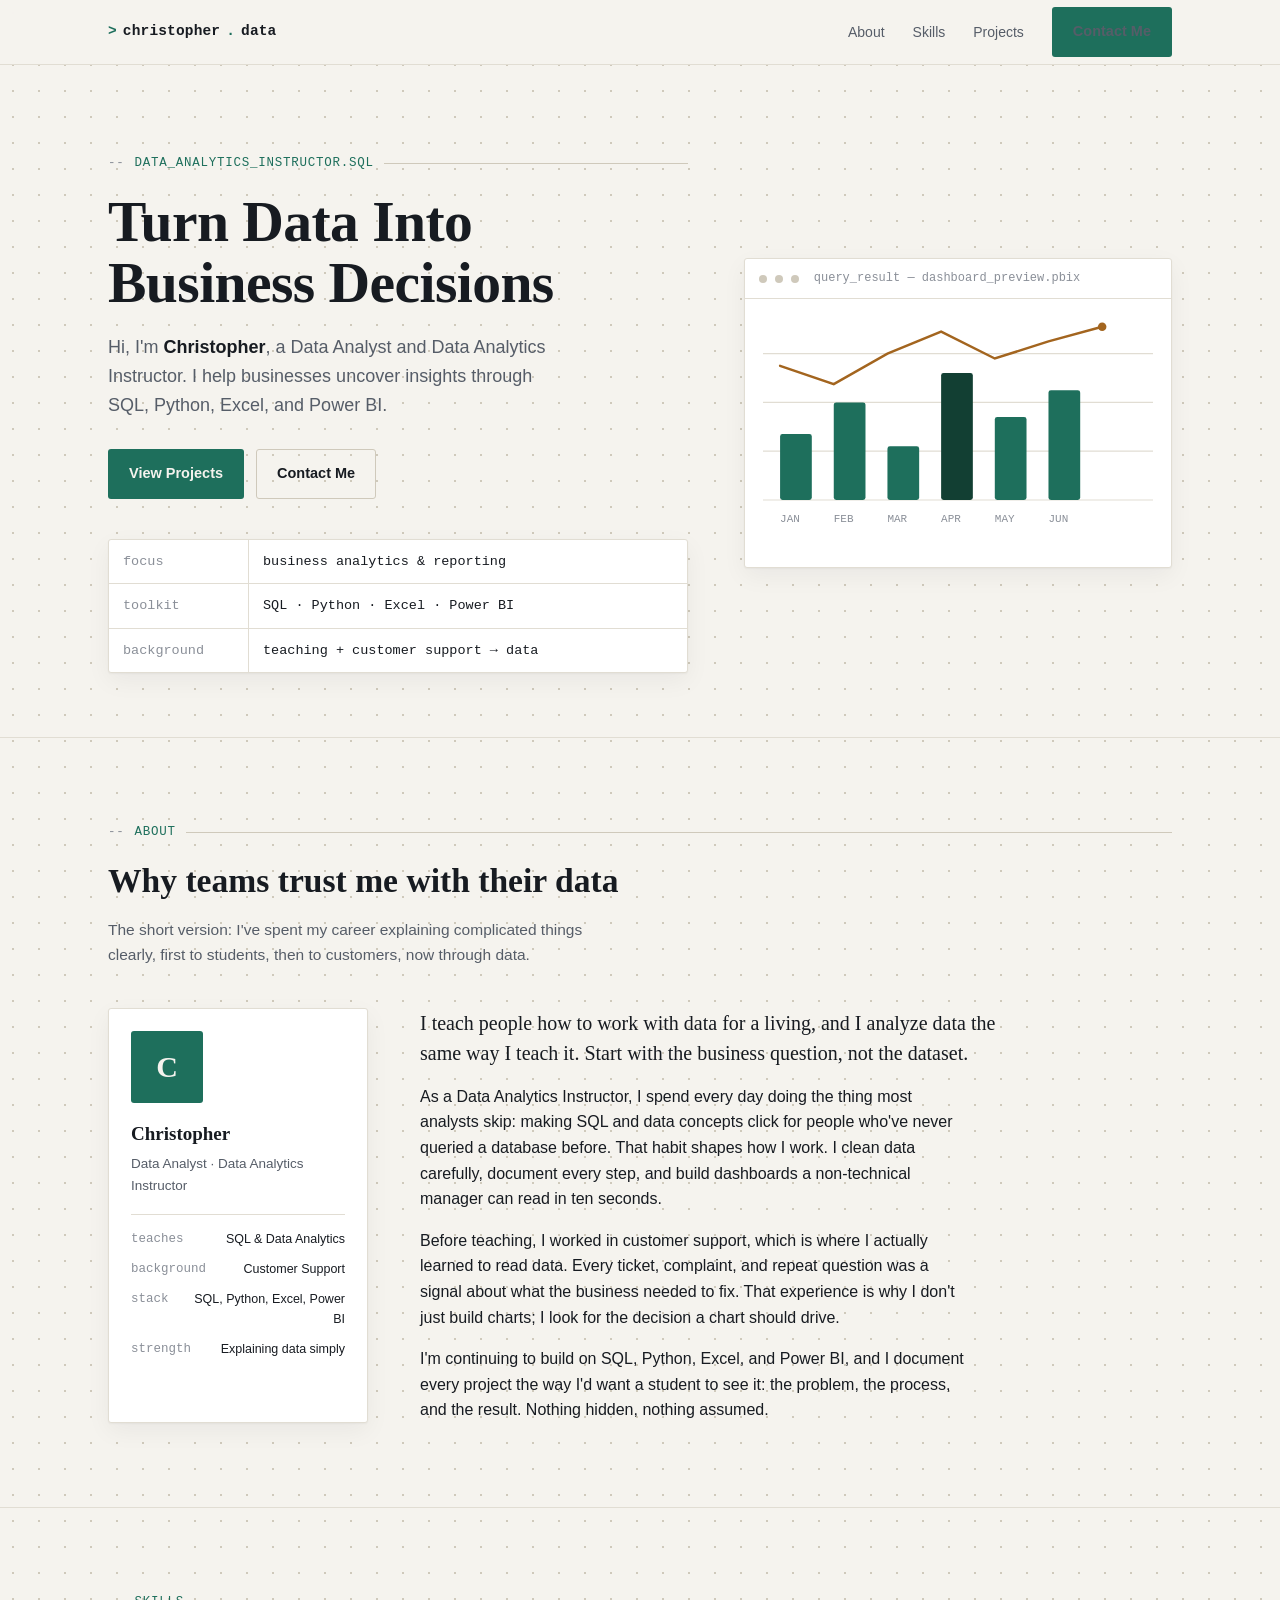
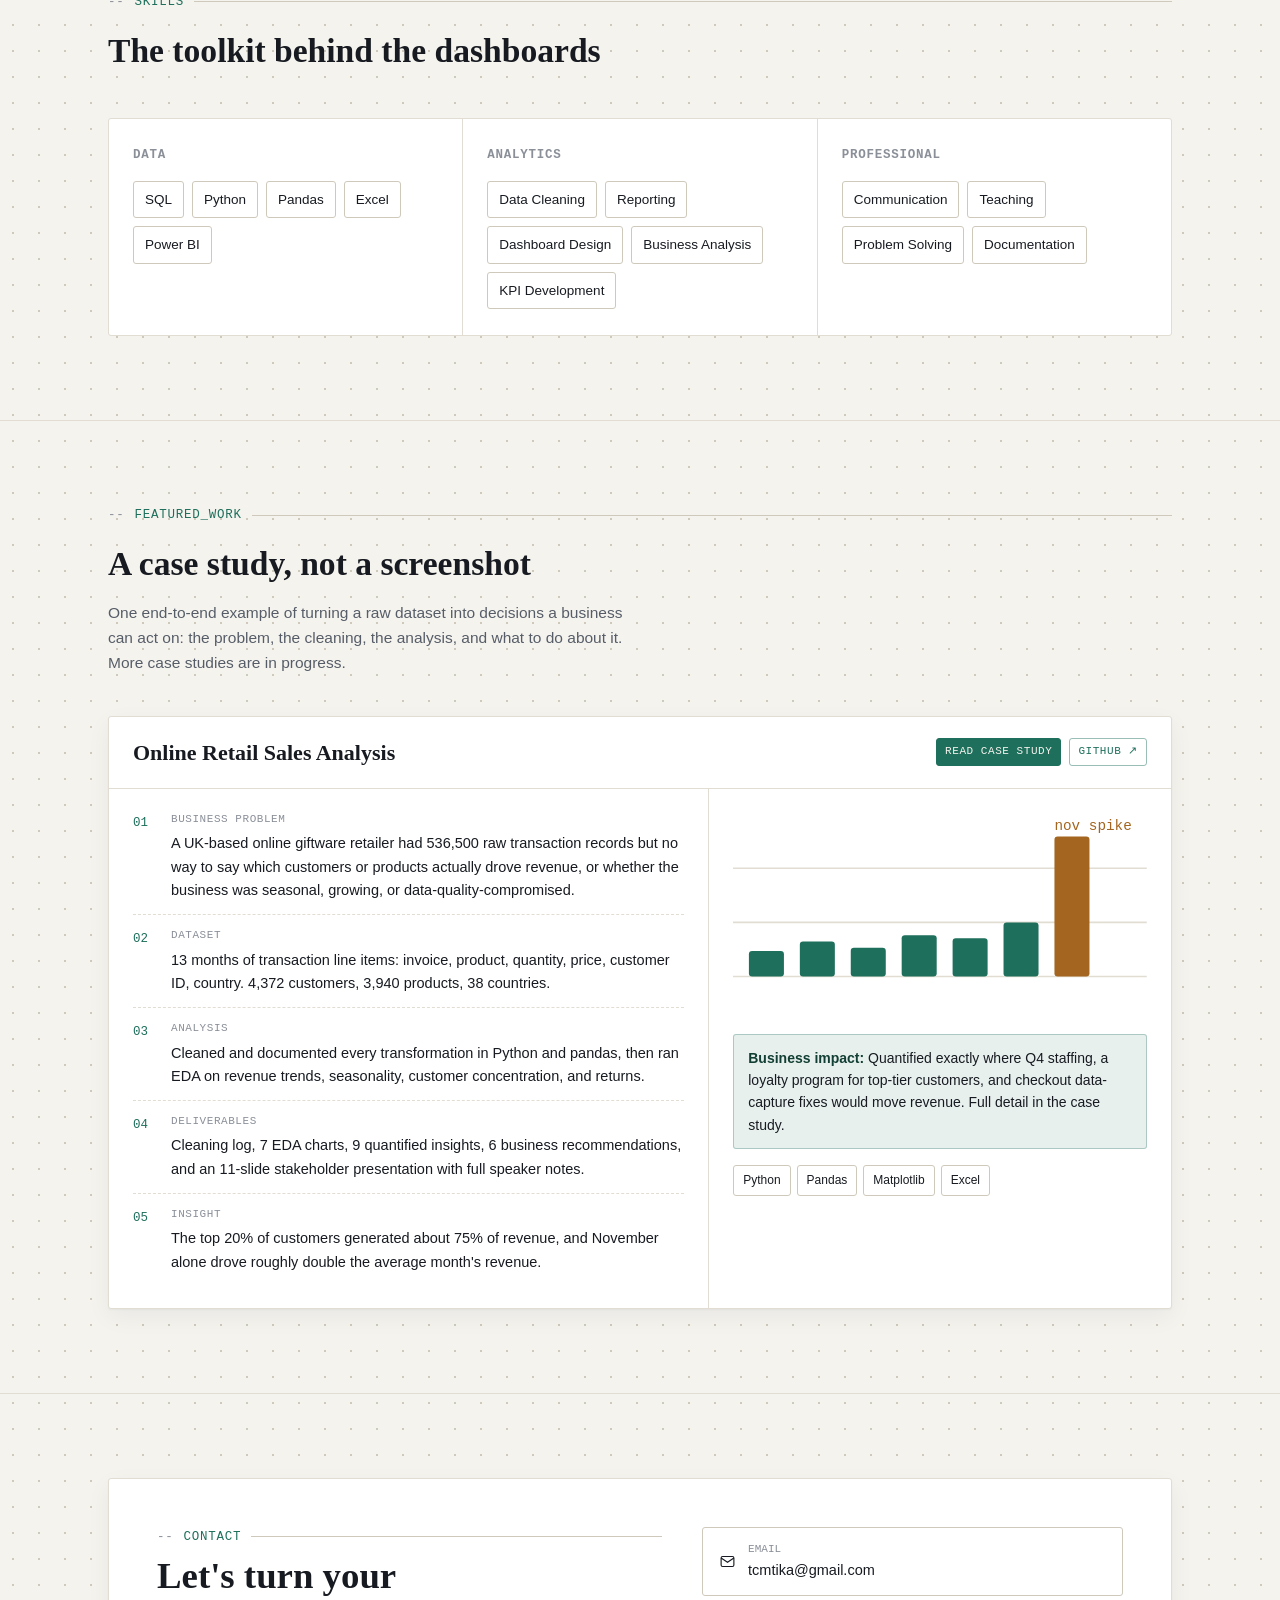
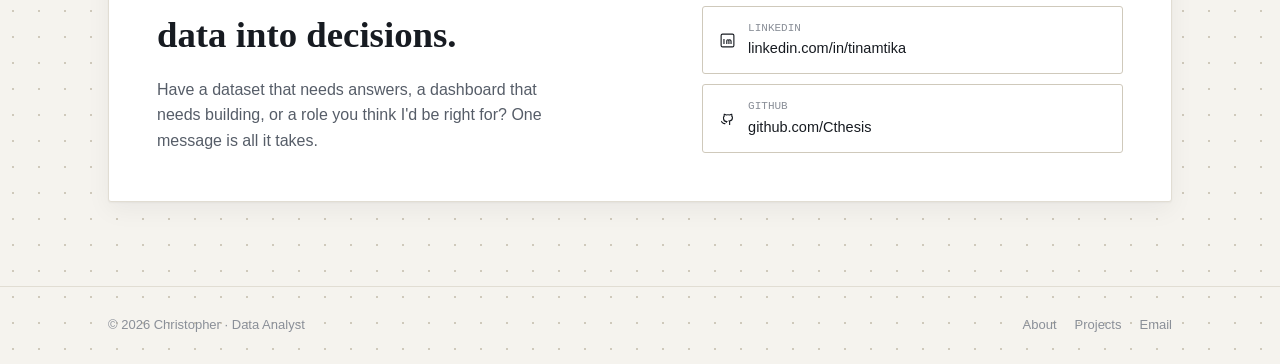
==== index.html @ 96388abd "Fix title: Data Analyst, not aspiring Data Analyst Christopher already works as a Data Analyst; drop" ====
<!doctype html>
<html lang="en">
<head>
<meta charset="utf-8" />
<title>Christopher — Data Analyst</title>
<meta name="description" content="Christopher is a Data Analyst and Data Analytics Instructor who turns raw datasets into decisions, using SQL, Python, Excel, and Power BI." />
<meta name="viewport" content="width=device-width, initial-scale=1" />
<link rel="canonical" href="https://cthesis.github.io/" />
<meta property="og:type" content="website" />
<meta property="og:title" content="Christopher — Data Analyst" />
<meta property="og:description" content="Data Analyst and Data Analytics Instructor who turns raw datasets into decisions." />
<meta property="og:url" content="https://cthesis.github.io/" />
<meta name="theme-color" content="#1e6f5c" />
<link rel="stylesheet" href="assets/css/style.css" />
</head>
<body>

<a class="skip-link" href="#top">Skip to content</a>

<header class="site">
  <div class="wrap nav">
    <a href="#top" class="brand"><span class="dot">&gt;</span> christopher<span class="dot">.</span>data</a>
    <input type="checkbox" id="navToggle" />
    <nav class="navlinks">
      <a href="#about">About</a>
      <a href="#skills">Skills</a>
      <a href="#projects">Projects</a>
      <a href="#contact" class="btn btn-primary cta">Contact Me</a>
    </nav>
    <label for="navToggle" class="hamburger" aria-label="Toggle menu">
      <svg width="18" height="14" viewBox="0 0 18 14" fill="none"><path d="M0 1h18M0 7h18M0 13h18" stroke="currentColor" stroke-width="1.6"/></svg>
    </label>
  </div>
</header>

<main id="top">
  <!-- ================= HERO ================= -->
  <section class="hero">
    <div class="wrap hero-grid">
      <div class="reveal">
        <p class="eyebrow">data_analytics_instructor.sql<span class="rule"></span></p>
        <h1>Turn Data Into Business Decisions</h1>
        <p class="lede">Hi, I'm <strong>Christopher</strong>, a Data Analyst and Data Analytics Instructor. I help businesses uncover insights through SQL, Python, Excel, and Power BI.</p>
        <div class="hero-actions">
          <a href="#projects" class="btn btn-primary">View Projects</a>
          <a href="#contact" class="btn btn-ghost">Contact Me</a>
        </div>

        <div class="config-strip mono">
          <div class="row"><div class="key">focus</div><div class="val">business analytics &amp; reporting</div></div>
          <div class="row"><div class="key">toolkit</div><div class="val">SQL · Python · Excel · Power BI</div></div>
          <div class="row"><div class="key">background</div><div class="val">teaching + customer support &rarr; data</div></div>
        </div>
      </div>

      <div class="mock reveal" aria-hidden="true">
        <div class="bar"><span class="chip"></span><span class="chip"></span><span class="chip"></span>&nbsp;query_result — dashboard_preview.pbix</div>
        <div class="body">
          <svg viewBox="0 0 320 190" xmlns="http://www.w3.org/2000/svg">
            <line x1="0" y1="150" x2="320" y2="150" stroke="var(--line)" stroke-width="1"/>
            <line x1="0" y1="110" x2="320" y2="110" stroke="var(--line)" stroke-width="1"/>
            <line x1="0" y1="70" x2="320" y2="70" stroke="var(--line)" stroke-width="1"/>
            <line x1="0" y1="30" x2="320" y2="30" stroke="var(--line)" stroke-width="1"/>
            <g fill="var(--accent)">
              <rect x="14" y="96" width="26" height="54" rx="2"/>
              <rect x="58" y="70" width="26" height="80" rx="2"/>
              <rect x="102" y="106" width="26" height="44" rx="2"/>
              <rect x="146" y="46" width="26" height="104" rx="2" fill="var(--accent-strong)"/>
              <rect x="190" y="82" width="26" height="68" rx="2"/>
              <rect x="234" y="60" width="26" height="90" rx="2"/>
            </g>
            <text x="14" y="168" class="mono" font-size="9" fill="var(--ink-faint)">JAN</text>
            <text x="58" y="168" class="mono" font-size="9" fill="var(--ink-faint)">FEB</text>
            <text x="102" y="168" class="mono" font-size="9" fill="var(--ink-faint)">MAR</text>
            <text x="146" y="168" class="mono" font-size="9" fill="var(--ink-faint)">APR</text>
            <text x="190" y="168" class="mono" font-size="9" fill="var(--ink-faint)">MAY</text>
            <text x="234" y="168" class="mono" font-size="9" fill="var(--ink-faint)">JUN</text>
            <path d="M14 40 L58 55 L102 30 L146 12 L190 34 L234 20 L278 8" fill="none" stroke="var(--tag-amber)" stroke-width="2" stroke-linecap="round"/>
            <circle cx="278" cy="8" r="3.5" fill="var(--tag-amber)"/>
          </svg>
        </div>
      </div>
    </div>
  </section>

  <!-- ================= ABOUT ================= -->
  <section class="section" id="about">
    <div class="wrap">
      <div class="section-head reveal">
        <p class="eyebrow">about<span class="rule"></span></p>
        <h2 class="section-title">Why teams trust me with their data</h2>
        <p class="section-sub">The short version: I've spent my career explaining complicated things clearly, first to students, then to customers, now through data.</p>
      </div>

      <div class="about-grid">
        <div class="id-card reveal">
          <div class="id-mono">C</div>
          <div class="name">Christopher</div>
          <div class="role">Data Analyst · Data Analytics Instructor</div>
          <ul class="facts">
            <li><span class="k">teaches</span><span class="v">SQL &amp; Data Analytics</span></li>
            <li><span class="k">background</span><span class="v">Customer Support</span></li>
            <li><span class="k">stack</span><span class="v">SQL, Python, Excel, Power BI</span></li>
            <li><span class="k">strength</span><span class="v">Explaining data simply</span></li>
          </ul>
        </div>

        <div class="about-copy reveal">
          <p class="lead">I teach people how to work with data for a living, and I analyze data the same way I teach it. Start with the business question, not the dataset.</p>
          <p>As a Data Analytics Instructor, I spend every day doing the thing most analysts skip: making SQL and data concepts click for people who've never queried a database before. That habit shapes how I work. I clean data carefully, document every step, and build dashboards a non-technical manager can read in ten seconds.</p>
          <p>Before teaching, I worked in customer support, which is where I actually learned to read data. Every ticket, complaint, and repeat question was a signal about what the business needed to fix. That experience is why I don't just build charts; I look for the decision a chart should drive.</p>
          <p>I'm continuing to build on SQL, Python, Excel, and Power BI, and I document every project the way I'd want a student to see it: the problem, the process, and the result. Nothing hidden, nothing assumed.</p>
        </div>
      </div>
    </div>
  </section>

  <!-- ================= SKILLS ================= -->
  <section class="section" id="skills">
    <div class="wrap">
      <div class="section-head reveal">
        <p class="eyebrow">skills<span class="rule"></span></p>
        <h2 class="section-title">The toolkit behind the dashboards</h2>
      </div>

      <div class="skills-grid reveal">
        <div class="skill-col">
          <h3>Data</h3>
          <div class="tag-list">
            <span class="tag">SQL</span><span class="tag">Python</span><span class="tag">Pandas</span><span class="tag">Excel</span><span class="tag">Power BI</span>
          </div>
        </div>
        <div class="skill-col">
          <h3>Analytics</h3>
          <div class="tag-list">
            <span class="tag">Data Cleaning</span><span class="tag">Reporting</span><span class="tag">Dashboard Design</span><span class="tag">Business Analysis</span><span class="tag">KPI Development</span>
          </div>
        </div>
        <div class="skill-col">
          <h3>Professional</h3>
          <div class="tag-list">
            <span class="tag">Communication</span><span class="tag">Teaching</span><span class="tag">Problem Solving</span><span class="tag">Documentation</span>
          </div>
        </div>
      </div>
    </div>
  </section>

  <!-- ================= PROJECTS ================= -->
  <section class="section" id="projects">
    <div class="wrap">
      <div class="section-head reveal">
        <p class="eyebrow">featured_work<span class="rule"></span></p>
        <h2 class="section-title">A case study, not a screenshot</h2>
        <p class="section-sub">One end-to-end example of turning a raw dataset into decisions a business can act on: the problem, the cleaning, the analysis, and what to do about it. More case studies are in progress.</p>
      </div>

      <article class="project-card reveal">
        <div class="project-top">
          <h3 class="project-name">Online Retail Sales Analysis</h3>
          <div class="project-top-links">
            <a class="case-link solid" href="projects/online-retail-sales-analysis/">Read Case Study</a>
            <a class="case-link" href="https://github.com/Cthesis/online-retail-sales-analysis" target="_blank" rel="noopener">GitHub &#8599;</a>
          </div>
        </div>
        <div class="project-body">
          <div class="project-steps">
            <div class="step"><div class="n">01</div><div><div class="label">Business Problem</div><div class="text">A UK-based online giftware retailer had 536,500 raw transaction records but no way to say which customers or products actually drove revenue, or whether the business was seasonal, growing, or data-quality-compromised.</div></div></div>
            <div class="step"><div class="n">02</div><div><div class="label">Dataset</div><div class="text">13 months of transaction line items: invoice, product, quantity, price, customer ID, country. 4,372 customers, 3,940 products, 38 countries.</div></div></div>
            <div class="step"><div class="n">03</div><div><div class="label">Analysis</div><div class="text">Cleaned and documented every transformation in Python and pandas, then ran EDA on revenue trends, seasonality, customer concentration, and returns.</div></div></div>
            <div class="step"><div class="n">04</div><div><div class="label">Deliverables</div><div class="text">Cleaning log, 7 EDA charts, 9 quantified insights, 6 business recommendations, and an 11-slide stakeholder presentation with full speaker notes.</div></div></div>
            <div class="step"><div class="n">05</div><div><div class="label">Insight</div><div class="text">The top 20% of customers generated about 75% of revenue, and November alone drove roughly double the average month's revenue.</div></div></div>
          </div>
          <div class="project-visual">
            <svg viewBox="0 0 260 130" xmlns="http://www.w3.org/2000/svg">
              <line x1="0" y1="104" x2="260" y2="104" stroke="var(--line)" stroke-width="1"/>
              <line x1="0" y1="70" x2="260" y2="70" stroke="var(--line)" stroke-width="1"/>
              <line x1="0" y1="36" x2="260" y2="36" stroke="var(--line)" stroke-width="1"/>
              <g fill="var(--accent)">
                <rect x="10" y="88" width="22" height="16" rx="2"/>
                <rect x="42" y="82" width="22" height="22" rx="2"/>
                <rect x="74" y="86" width="22" height="18" rx="2"/>
                <rect x="106" y="78" width="22" height="26" rx="2"/>
                <rect x="138" y="80" width="22" height="24" rx="2"/>
                <rect x="170" y="70" width="22" height="34" rx="2"/>
                <rect x="202" y="16" width="22" height="88" rx="2" fill="var(--tag-amber)"/>
              </g>
              <text x="202" y="12" class="mono" font-size="9" fill="var(--tag-amber)">nov spike</text>
            </svg>
            <div class="impact-line"><strong>Business impact:</strong> Quantified exactly where Q4 staffing, a loyalty program for top-tier customers, and checkout data-capture fixes would move revenue. Full detail in the case study.</div>
            <div class="tool-row"><span class="tag">Python</span><span class="tag">Pandas</span><span class="tag">Matplotlib</span><span class="tag">Excel</span></div>
          </div>
        </div>
      </article>
    </div>
  </section>

  <!-- ================= CONTACT ================= -->
  <section class="section contact" id="contact">
    <div class="wrap">
      <div class="contact-box reveal">
        <div>
          <p class="eyebrow">contact<span class="rule"></span></p>
          <h2>Let's turn your data into decisions.</h2>
          <p class="sub">Have a dataset that needs answers, a dashboard that needs building, or a role you think I'd be right for? One message is all it takes.</p>
        </div>
        <div class="contact-actions">
          <a class="contact-link" href="mailto:tcmtika@gmail.com">
            <svg viewBox="0 0 24 24" fill="none" stroke="currentColor" stroke-width="1.6"><rect x="3" y="5" width="18" height="14" rx="2"/><path d="M3 7l9 6 9-6"/></svg>
            <span><span class="lbl">Email</span>tcmtika@gmail.com</span>
          </a>
          <a class="contact-link" href="https://www.linkedin.com/in/tinamtika" target="_blank" rel="noopener">
            <svg viewBox="0 0 24 24" fill="none" stroke="currentColor" stroke-width="1.6"><rect x="3" y="3" width="18" height="18" rx="2"/><path d="M7 10v7M7 7v.01M11 17v-4.5a1.5 1.5 0 0 1 3 0V17M17 17v-4a2 2 0 0 0-3-1.73"/></svg>
            <span><span class="lbl">LinkedIn</span>linkedin.com/in/tinamtika</span>
          </a>
          <a class="contact-link" href="https://github.com/Cthesis" target="_blank" rel="noopener">
            <svg viewBox="0 0 24 24" fill="none" stroke="currentColor" stroke-width="1.6"><path d="M9 19c-4.3 1.4-4.3-2.5-6-3m12 5v-3.5c0-1 .1-1.4-.5-2 2-.2 4.5-1 4.5-4.5a3.5 3.5 0 0 0-1-2.5c.1-.2.4-1.2-.1-2.5 0 0-.8-.3-2.7 1a9.4 9.4 0 0 0-5 0c-1.9-1.3-2.7-1-2.7-1-.5 1.3-.2 2.3-.1 2.5A3.5 3.5 0 0 0 6.4 12c0 3.5 2.5 4.3 4.5 4.5-.4.4-.5.9-.5 1.5"/></svg>
            <span><span class="lbl">GitHub</span>github.com/Cthesis</span>
          </a>
        </div>
      </div>
    </div>
  </section>
</main>

<footer>
  <div class="wrap footer-row">
    <span>&copy; 2026 Christopher · Data Analyst</span>
    <div class="footer-links">
      <a href="#about">About</a>
      <a href="#projects">Projects</a>
      <a href="mailto:tcmtika@gmail.com">Email</a>
    </div>
  </div>
</footer>

<script src="assets/js/main.js"></script>
</body>
</html>
---- assets/css/style.css ----
/* ---------- tokens ---------- */
:root {
  --paper: #f5f3ee;
  --paper-raised: #ffffff;
  --ink: #171b21;
  --ink-muted: #565d68;
  --ink-faint: #8a8f98;
  --line: #e1ddd3;
  --line-strong: #cfc9bb;
  --accent: #1e6f5c;
  --accent-strong: #123f33;
  --accent-on: #f5f3ee;
  --tag-amber: #a3651f;
  --shadow: 0 1px 2px rgba(23, 27, 33, 0.04), 0 8px 24px rgba(23, 27, 33, 0.05);
  --radius: 3px;
  color-scheme: light;
}
@media (prefers-color-scheme: dark) {
  :root {
    --paper: #12151a;
    --paper-raised: #191d24;
    --ink: #ece9e1;
    --ink-muted: #a2a8b2;
    --ink-faint: #6b7178;
    --line: #292e37;
    --line-strong: #383e49;
    --accent: #3ddba0;
    --accent-strong: #8ff0c6;
    --accent-on: #0c1512;
    --tag-amber: #e6a35a;
    --shadow: 0 1px 2px rgba(0, 0, 0, 0.3), 0 12px 32px rgba(0, 0, 0, 0.35);
    color-scheme: dark;
  }
}
:root[data-theme="dark"] {
  --paper: #12151a;
  --paper-raised: #191d24;
  --ink: #ece9e1;
  --ink-muted: #a2a8b2;
  --ink-faint: #6b7178;
  --line: #292e37;
  --line-strong: #383e49;
  --accent: #3ddba0;
  --accent-strong: #8ff0c6;
  --accent-on: #0c1512;
  --tag-amber: #e6a35a;
  --shadow: 0 1px 2px rgba(0, 0, 0, 0.3), 0 12px 32px rgba(0, 0, 0, 0.35);
  color-scheme: dark;
}
:root[data-theme="light"] {
  --paper: #f5f3ee;
  --paper-raised: #ffffff;
  --ink: #171b21;
  --ink-muted: #565d68;
  --ink-faint: #8a8f98;
  --line: #e1ddd3;
  --line-strong: #cfc9bb;
  --accent: #1e6f5c;
  --accent-strong: #123f33;
  --accent-on: #f5f3ee;
  --tag-amber: #a3651f;
  --shadow: 0 1px 2px rgba(23, 27, 33, 0.04), 0 8px 24px rgba(23, 27, 33, 0.05);
  color-scheme: light;
}

/* ---------- reset-ish ---------- */
* { box-sizing: border-box; }
html { scroll-behavior: smooth; }
@media (prefers-reduced-motion: reduce) {
  html { scroll-behavior: auto; }
  * { animation-duration: 0.01ms !important; animation-iteration-count: 1 !important; transition-duration: 0.01ms !important; scroll-behavior: auto !important; }
}
body {
  margin: 0;
  background: var(--paper);
  color: var(--ink);
  font-family: -apple-system, "Segoe UI", Roboto, Helvetica, Arial, sans-serif;
  font-size: 16px;
  line-height: 1.6;
  background-image: radial-gradient(var(--line-strong) 1px, transparent 1px);
  background-size: 26px 26px;
}
.serif { font-family: Iowan Old Style, Charter, "Georgia", "Times New Roman", serif; }
.mono { font-family: ui-monospace, "SF Mono", "Cascadia Mono", Consolas, Menlo, monospace; }
h1, h2, h3, h4 { font-family: Iowan Old Style, Charter, Georgia, "Times New Roman", serif; font-weight: 600; text-wrap: balance; margin: 0; color: var(--ink); }
p { margin: 0; }
a { color: inherit; }
img { max-width: 100%; display: block; }
section { position: relative; }

.wrap { max-width: 1120px; margin: 0 auto; padding: 0 28px; }
@media (max-width: 640px) { .wrap { padding: 0 20px; } }
.wrap-narrow { max-width: 820px; margin: 0 auto; padding: 0 28px; }
@media (max-width: 640px) { .wrap-narrow { padding: 0 20px; } }

/* ---------- skip link ---------- */
.skip-link {
  position: absolute; left: -999px; top: 0; z-index: 100; background: var(--accent); color: var(--accent-on);
  padding: 12px 18px; border-radius: 0 0 var(--radius) 0; font-size: 14px; font-weight: 600; text-decoration: none;
}
.skip-link:focus { left: 0; }

.eyebrow {
  font-family: ui-monospace, "SF Mono", Consolas, Menlo, monospace;
  font-size: 12.5px;
  letter-spacing: 0.06em;
  text-transform: uppercase;
  color: var(--accent);
  display: flex;
  align-items: center;
  gap: 10px;
}
.eyebrow::before { content: "--"; color: var(--ink-faint); }
.eyebrow .rule { flex: 1; height: 1px; background: var(--line-strong); }

.btn {
  display: inline-flex;
  align-items: center;
  gap: 8px;
  padding: 12px 20px;
  border-radius: var(--radius);
  font-size: 14.5px;
  font-weight: 600;
  text-decoration: none;
  border: 1px solid transparent;
  cursor: pointer;
  transition: transform 0.15s ease, background 0.15s ease, border-color 0.15s ease;
}
.btn:active { transform: translateY(1px); }
.btn-primary { background: var(--accent); color: var(--accent-on); }
.btn-primary:hover { background: var(--accent-strong); }
.btn-ghost { background: transparent; color: var(--ink); border-color: var(--line-strong); }
.btn-ghost:hover { border-color: var(--accent); color: var(--accent); }
.btn:focus-visible { outline: 2px solid var(--accent); outline-offset: 2px; }

/* ---------- nav ---------- */
header.site {
  position: sticky;
  top: 0;
  z-index: 40;
  background: color-mix(in srgb, var(--paper) 88%, transparent);
  backdrop-filter: blur(8px);
  border-bottom: 1px solid var(--line);
}
.nav { display: flex; align-items: center; justify-content: space-between; height: 64px; }
.brand {
  font-family: ui-monospace, "SF Mono", Consolas, Menlo, monospace;
  font-weight: 600;
  font-size: 14.5px;
  letter-spacing: 0.01em;
  text-decoration: none;
  display: flex;
  align-items: baseline;
  gap: 6px;
}
.brand .dot { color: var(--accent); }
.navlinks { display: flex; align-items: center; gap: 28px; font-size: 14px; }
.navlinks a { text-decoration: none; color: var(--ink-muted); }
.navlinks a:hover { color: var(--ink); }
.navlinks .cta { display: inline-block; }
#navToggle { display: none; }
.hamburger {
  display: none;
  background: none;
  border: 1px solid var(--line-strong);
  border-radius: var(--radius);
  width: 38px;
  height: 38px;
  align-items: center;
  justify-content: center;
  cursor: pointer;
  color: var(--ink);
}
@media (max-width: 760px) {
  .navlinks { position: fixed; inset: 64px 0 auto 0; background: var(--paper); flex-direction: column; align-items: flex-start; padding: 20px 20px 24px; border-bottom: 1px solid var(--line); gap: 18px; transform: translateY(-8px); opacity: 0; pointer-events: none; transition: opacity 0.18s ease, transform 0.18s ease; }
  #navToggle:checked ~ .navlinks { opacity: 1; transform: translateY(0); pointer-events: auto; }
  .hamburger { display: inline-flex; }
}

/* ---------- hero ---------- */
.hero { padding: 88px 0 64px; }
.hero-grid { display: grid; grid-template-columns: 1.15fr 0.85fr; gap: 56px; align-items: center; }
@media (max-width: 900px) { .hero-grid { grid-template-columns: 1fr; } }
.hero h1 { font-size: clamp(2.3rem, 4.6vw, 3.6rem); line-height: 1.06; letter-spacing: -0.01em; margin: 18px 0 20px; }
.hero .lede { font-size: 18px; color: var(--ink-muted); max-width: 46ch; }
.hero .lede strong { color: var(--ink); font-weight: 600; }
.hero-actions { display: flex; gap: 12px; margin-top: 30px; flex-wrap: wrap; }

.config-strip {
  margin-top: 40px;
  border: 1px solid var(--line);
  border-radius: var(--radius);
  background: var(--paper-raised);
  box-shadow: var(--shadow);
  overflow: hidden;
}
.config-strip .row { display: grid; grid-template-columns: 140px 1fr; font-size: 13.5px; border-top: 1px solid var(--line); }
.config-strip .row:first-child { border-top: none; }
.config-strip .key { font-family: ui-monospace, "SF Mono", Consolas, Menlo, monospace; color: var(--ink-faint); padding: 11px 14px; border-right: 1px solid var(--line); }
.config-strip .val { padding: 11px 14px; color: var(--ink); }

/* decorative dashboard mock */
.mock {
  background: var(--paper-raised);
  border: 1px solid var(--line);
  border-radius: var(--radius);
  box-shadow: var(--shadow);
  overflow: hidden;
}
.mock .bar { display: flex; align-items: center; gap: 8px; padding: 10px 14px; border-bottom: 1px solid var(--line); font-family: ui-monospace, "SF Mono", Consolas, Menlo, monospace; font-size: 12px; color: var(--ink-faint); }
.mock .bar span.chip { width: 8px; height: 8px; border-radius: 50%; background: var(--line-strong); }
.mock .body { padding: 18px; }
.mock svg { width: 100%; height: auto; display: block; }

/* ---------- section shell ---------- */
.section { padding: 84px 0; border-top: 1px solid var(--line); }
.section-head { margin-bottom: 40px; }
.section-title { font-size: clamp(1.6rem, 3vw, 2.1rem); margin-top: 12px; }
.section-sub { color: var(--ink-muted); margin-top: 10px; max-width: 60ch; font-size: 15.5px; }

/* ---------- about ---------- */
.about-grid { display: grid; grid-template-columns: 260px 1fr; gap: 52px; }
@media (max-width: 800px) { .about-grid { grid-template-columns: 1fr; } }
.id-card { border: 1px solid var(--line); border-radius: var(--radius); background: var(--paper-raised); box-shadow: var(--shadow); padding: 22px; }
.id-mono {
  width: 72px; height: 72px; border-radius: var(--radius); background: var(--accent); color: var(--accent-on);
  display: flex; align-items: center; justify-content: center; font-family: Iowan Old Style, Charter, Georgia, serif; font-size: 30px; font-weight: 600; margin-bottom: 16px;
}
.id-card .name { font-family: Iowan Old Style, Charter, Georgia, serif; font-size: 19px; font-weight: 600; }
.id-card .role { font-size: 13.5px; color: var(--ink-muted); margin-top: 4px; }
.facts { list-style: none; margin: 18px 0 0; padding: 14px 0 0; border-top: 1px solid var(--line); display: flex; flex-direction: column; gap: 10px; }
.facts li { display: flex; justify-content: space-between; gap: 12px; font-size: 12.5px; }
.facts .k { font-family: ui-monospace, "SF Mono", Consolas, Menlo, monospace; color: var(--ink-faint); }
.facts .v { color: var(--ink); text-align: right; }

.about-copy p { color: var(--ink); font-size: 16px; margin-bottom: 16px; max-width: 62ch; }
.about-copy p:last-child { margin-bottom: 0; }
.about-copy .lead { font-family: Iowan Old Style, Charter, Georgia, serif; font-size: 20px; line-height: 1.5; color: var(--ink); }

/* ---------- skills ---------- */
.skills-grid { display: grid; grid-template-columns: repeat(3, 1fr); gap: 1px; background: var(--line); border: 1px solid var(--line); border-radius: var(--radius); overflow: hidden; }
@media (max-width: 760px) { .skills-grid { grid-template-columns: 1fr; } }
.skill-col { background: var(--paper-raised); padding: 26px 24px; }
.skill-col h3 { font-size: 12.5px; font-family: ui-monospace, "SF Mono", Consolas, Menlo, monospace; text-transform: uppercase; letter-spacing: 0.06em; color: var(--ink-faint); font-weight: 600; margin-bottom: 16px; }
.tag-list { display: flex; flex-wrap: wrap; gap: 8px; }
.tag { font-size: 13.5px; padding: 7px 11px; border: 1px solid var(--line-strong); border-radius: var(--radius); color: var(--ink); }

/* ---------- projects (home grid) ---------- */
.project-card {
  border: 1px solid var(--line); border-radius: var(--radius); background: var(--paper-raised); box-shadow: var(--shadow);
  margin-bottom: 28px; overflow: hidden;
}
.project-card:last-child { margin-bottom: 0; }
.project-top { display: flex; align-items: center; justify-content: space-between; gap: 16px; padding: 18px 24px; border-bottom: 1px solid var(--line); flex-wrap: wrap; }
.project-top-links { display: flex; gap: 8px; flex-wrap: wrap; }
.project-name { font-family: Iowan Old Style, Charter, Georgia, serif; font-size: 22px; }
.case-link {
  font-family: ui-monospace, "SF Mono", Consolas, Menlo, monospace; font-size: 11px; letter-spacing: 0.05em; text-transform: uppercase;
  color: var(--accent); border: 1px solid color-mix(in srgb, var(--accent) 45%, transparent); border-radius: var(--radius); padding: 4px 8px;
  text-decoration: none; display: inline-flex; align-items: center; gap: 4px; transition: background 0.15s ease, border-color 0.15s ease;
}
.case-link:hover { background: color-mix(in srgb, var(--accent) 12%, transparent); border-color: var(--accent); }
.case-link.solid { background: var(--accent); color: var(--accent-on); border-color: var(--accent); }
.case-link.solid:hover { background: var(--accent-strong); }
.project-body { display: grid; grid-template-columns: 1.3fr 1fr; gap: 0; }
@media (max-width: 820px) { .project-body { grid-template-columns: 1fr; } }
.project-steps { padding: 22px 24px; border-right: 1px solid var(--line); }
@media (max-width: 820px) { .project-steps { border-right: none; border-bottom: 1px solid var(--line); } }
.step { display: grid; grid-template-columns: 26px 1fr; gap: 12px; padding: 12px 0; border-top: 1px dashed var(--line); }
.step:first-child { border-top: none; padding-top: 0; }
.step .n { font-family: ui-monospace, "SF Mono", Consolas, Menlo, monospace; color: var(--accent); font-size: 12.5px; padding-top: 2px; }
.step .label { font-family: ui-monospace, "SF Mono", Consolas, Menlo, monospace; font-size: 11px; text-transform: uppercase; letter-spacing: 0.05em; color: var(--ink-faint); margin-bottom: 4px; }
.step .text { font-size: 14.5px; color: var(--ink); }
.project-visual { padding: 22px 24px; display: flex; flex-direction: column; gap: 16px; }
.impact-line { font-size: 14px; color: var(--ink); background: color-mix(in srgb, var(--accent) 10%, transparent); border: 1px solid color-mix(in srgb, var(--accent) 30%, transparent); border-radius: var(--radius); padding: 12px 14px; }
.impact-line strong { color: var(--accent-strong); }
.tool-row { display: flex; flex-wrap: wrap; gap: 6px; }
.tool-row .tag { font-size: 12px; padding: 5px 9px; }

/* ---------- contact ---------- */
.contact { text-align: left; }
.contact-box {
  border: 1px solid var(--line); border-radius: var(--radius); background: var(--paper-raised); box-shadow: var(--shadow);
  padding: 48px; display: grid; grid-template-columns: 1.2fr 1fr; gap: 40px; align-items: center;
}
@media (max-width: 820px) { .contact-box { grid-template-columns: 1fr; padding: 32px 24px; } }
.contact-box h2 { font-size: clamp(1.7rem, 3.4vw, 2.3rem); }
.contact-box .sub { color: var(--ink-muted); margin-top: 12px; max-width: 46ch; }
.contact-actions { display: flex; flex-direction: column; gap: 10px; }
.contact-link {
  display: flex; align-items: center; gap: 12px; padding: 13px 16px; border: 1px solid var(--line-strong); border-radius: var(--radius);
  text-decoration: none; color: var(--ink); font-size: 14.5px; transition: border-color 0.15s ease, color 0.15s ease;
}
.contact-link:hover { border-color: var(--accent); color: var(--accent); }
.contact-link svg { width: 17px; height: 17px; flex-shrink: 0; }
.contact-link .lbl { font-family: ui-monospace, "SF Mono", Consolas, Menlo, monospace; font-size: 11px; text-transform: uppercase; color: var(--ink-faint); display: block; }

/* ---------- footer ---------- */
footer { border-top: 1px solid var(--line); padding: 28px 0; }
.footer-row { display: flex; justify-content: space-between; align-items: center; flex-wrap: wrap; gap: 12px; font-size: 13px; color: var(--ink-faint); }
.footer-row a { text-decoration: none; color: var(--ink-faint); }
.footer-row a:hover { color: var(--accent); }
.footer-links { display: flex; gap: 18px; }

/* ---------- reveal ---------- */
.reveal { opacity: 0; transform: translateY(14px); transition: opacity 0.5s ease, transform 0.5s ease; }
.reveal.in { opacity: 1; transform: translateY(0); }

/* =================================================================
   CASE STUDY PAGE
   ================================================================= */

.back-link { display: inline-flex; align-items: center; gap: 8px; font-size: 13.5px; color: var(--ink-muted); text-decoration: none; margin-bottom: 20px; }
.back-link:hover { color: var(--accent); }

.case-hero { padding: 48px 0 56px; }
.case-hero h1 { font-size: clamp(2rem, 4vw, 2.9rem); line-height: 1.1; margin: 14px 0 16px; }
.case-hero .summary { font-size: 17.5px; color: var(--ink-muted); max-width: 68ch; }
.case-meta { display: flex; flex-wrap: wrap; gap: 10px; margin-top: 24px; }
.case-meta .tag { font-size: 12.5px; }

.metric-row { display: grid; grid-template-columns: repeat(4, 1fr); gap: 1px; background: var(--line); border: 1px solid var(--line); border-radius: var(--radius); overflow: hidden; margin-top: 32px; }
@media (max-width: 760px) { .metric-row { grid-template-columns: repeat(2, 1fr); } }
.metric-card { background: var(--paper-raised); padding: 20px; }
.metric-card .num { font-family: Iowan Old Style, Charter, Georgia, serif; font-size: 28px; font-weight: 600; color: var(--accent-strong); }
.metric-card .lbl { font-size: 12px; color: var(--ink-muted); margin-top: 4px; }

.prose { max-width: 72ch; font-size: 16px; color: var(--ink); }
.prose p { margin-bottom: 16px; }
.prose p:last-child { margin-bottom: 0; }
.prose strong { color: var(--ink); }

.two-col { display: grid; grid-template-columns: 1fr 1fr; gap: 32px; }
@media (max-width: 800px) { .two-col { grid-template-columns: 1fr; } }

.data-table { width: 100%; border-collapse: collapse; font-size: 14px; margin-top: 16px; }
.data-table th, .data-table td { text-align: left; padding: 10px 14px; border-bottom: 1px solid var(--line); }
.data-table th { font-family: ui-monospace, "SF Mono", Consolas, Menlo, monospace; font-size: 11.5px; text-transform: uppercase; letter-spacing: 0.04em; color: var(--ink-faint); font-weight: 600; }
.data-table td.num { font-family: ui-monospace, "SF Mono", Consolas, Menlo, monospace; }
.table-wrap { overflow-x: auto; border: 1px solid var(--line); border-radius: var(--radius); background: var(--paper-raised); padding: 4px 10px; }

.process-timeline { display: flex; flex-direction: column; margin-top: 16px; }
.process-step { display: grid; grid-template-columns: 34px 1fr; gap: 16px; padding: 16px 0; border-top: 1px dashed var(--line); }
.process-step:first-child { border-top: none; padding-top: 0; }
.process-step .idx {
  width: 34px; height: 34px; border-radius: 50%; border: 1px solid var(--line-strong); display: flex; align-items: center; justify-content: center;
  font-family: ui-monospace, "SF Mono", Consolas, Menlo, monospace; font-size: 12.5px; color: var(--accent); flex-shrink: 0;
}
.process-step h3 { font-size: 15.5px; margin-bottom: 4px; }
.process-step p { font-size: 14.5px; color: var(--ink-muted); }

.chart-figure { border: 1px solid var(--line); border-radius: var(--radius); background: var(--paper-raised); box-shadow: var(--shadow); padding: 18px; margin: 20px 0; }
.chart-figure img, .chart-figure svg { width: 100%; height: auto; border-radius: 2px; }
.chart-figure figcaption { font-size: 13.5px; color: var(--ink-muted); margin-top: 12px; padding-top: 12px; border-top: 1px solid var(--line); }
.chart-figure figcaption strong { color: var(--ink); }
.chart-grid { display: grid; grid-template-columns: 1fr 1fr; gap: 20px; }
@media (max-width: 800px) { .chart-grid { grid-template-columns: 1fr; } }

.interactive-chart { position: relative; }
.interactive-chart svg { overflow: visible; }
.chart-tooltip {
  position: absolute; pointer-events: none; background: var(--ink); color: var(--paper); font-size: 12px; padding: 6px 10px; border-radius: 3px;
  transform: translate(-50%, -120%); opacity: 0; transition: opacity 0.12s ease; white-space: nowrap; font-family: ui-monospace, "SF Mono", Consolas, Menlo, monospace;
  z-index: 5;
}
.chart-tooltip.show { opacity: 1; }
:root[data-theme="dark"] .chart-tooltip { background: var(--accent); color: var(--accent-on); }
@media (prefers-color-scheme: dark) {
  :root:not([data-theme="light"]) .chart-tooltip { background: var(--accent); color: var(--accent-on); }
}

.card-grid { display: grid; grid-template-columns: repeat(3, 1fr); gap: 18px; margin-top: 8px; }
@media (max-width: 900px) { .card-grid { grid-template-columns: repeat(2, 1fr); } }
@media (max-width: 640px) { .card-grid { grid-template-columns: 1fr; } }

.insight-card, .recommendation-card, .download-card {
  border: 1px solid var(--line); border-radius: var(--radius); background: var(--paper-raised); box-shadow: var(--shadow); padding: 20px;
  display: flex; flex-direction: column; gap: 10px;
}
.insight-card .idx, .recommendation-card .idx {
  font-family: ui-monospace, "SF Mono", Consolas, Menlo, monospace; font-size: 12px; color: var(--accent); letter-spacing: 0.04em;
}
.insight-card p, .recommendation-card p { font-size: 14.5px; color: var(--ink); }
.recommendation-card .linked { font-size: 12px; color: var(--ink-faint); font-family: ui-monospace, "SF Mono", Consolas, Menlo, monospace; margin-top: auto; padding-top: 8px; border-top: 1px dashed var(--line); }

.list-plain { margin: 0; padding: 0; list-style: none; display: flex; flex-direction: column; gap: 14px; }
.list-plain li { display: grid; grid-template-columns: 20px 1fr; gap: 12px; font-size: 15px; color: var(--ink); }
.list-plain li::before { content: "\2013"; color: var(--accent); font-weight: 600; }

.download-card { flex-direction: row; align-items: center; justify-content: space-between; }
.download-card .meta { display: flex; flex-direction: column; gap: 2px; }
.download-card .name { font-size: 14.5px; font-weight: 600; color: var(--ink); }
.download-card .type { font-size: 12px; color: var(--ink-faint); font-family: ui-monospace, "SF Mono", Consolas, Menlo, monospace; }
.download-card a { color: var(--accent); text-decoration: none; font-size: 13.5px; font-weight: 600; white-space: nowrap; }
.download-card a:hover { text-decoration: underline; }

.related-card { display: block; text-decoration: none; border: 1px dashed var(--line-strong); border-radius: var(--radius); padding: 20px; color: var(--ink); }
.related-card:hover { border-color: var(--accent); }
.related-card .lbl { font-size: 11.5px; text-transform: uppercase; letter-spacing: 0.05em; color: var(--ink-faint); font-family: ui-monospace, "SF Mono", Consolas, Menlo, monospace; }
.related-card h4 { margin-top: 6px; font-size: 17px; }
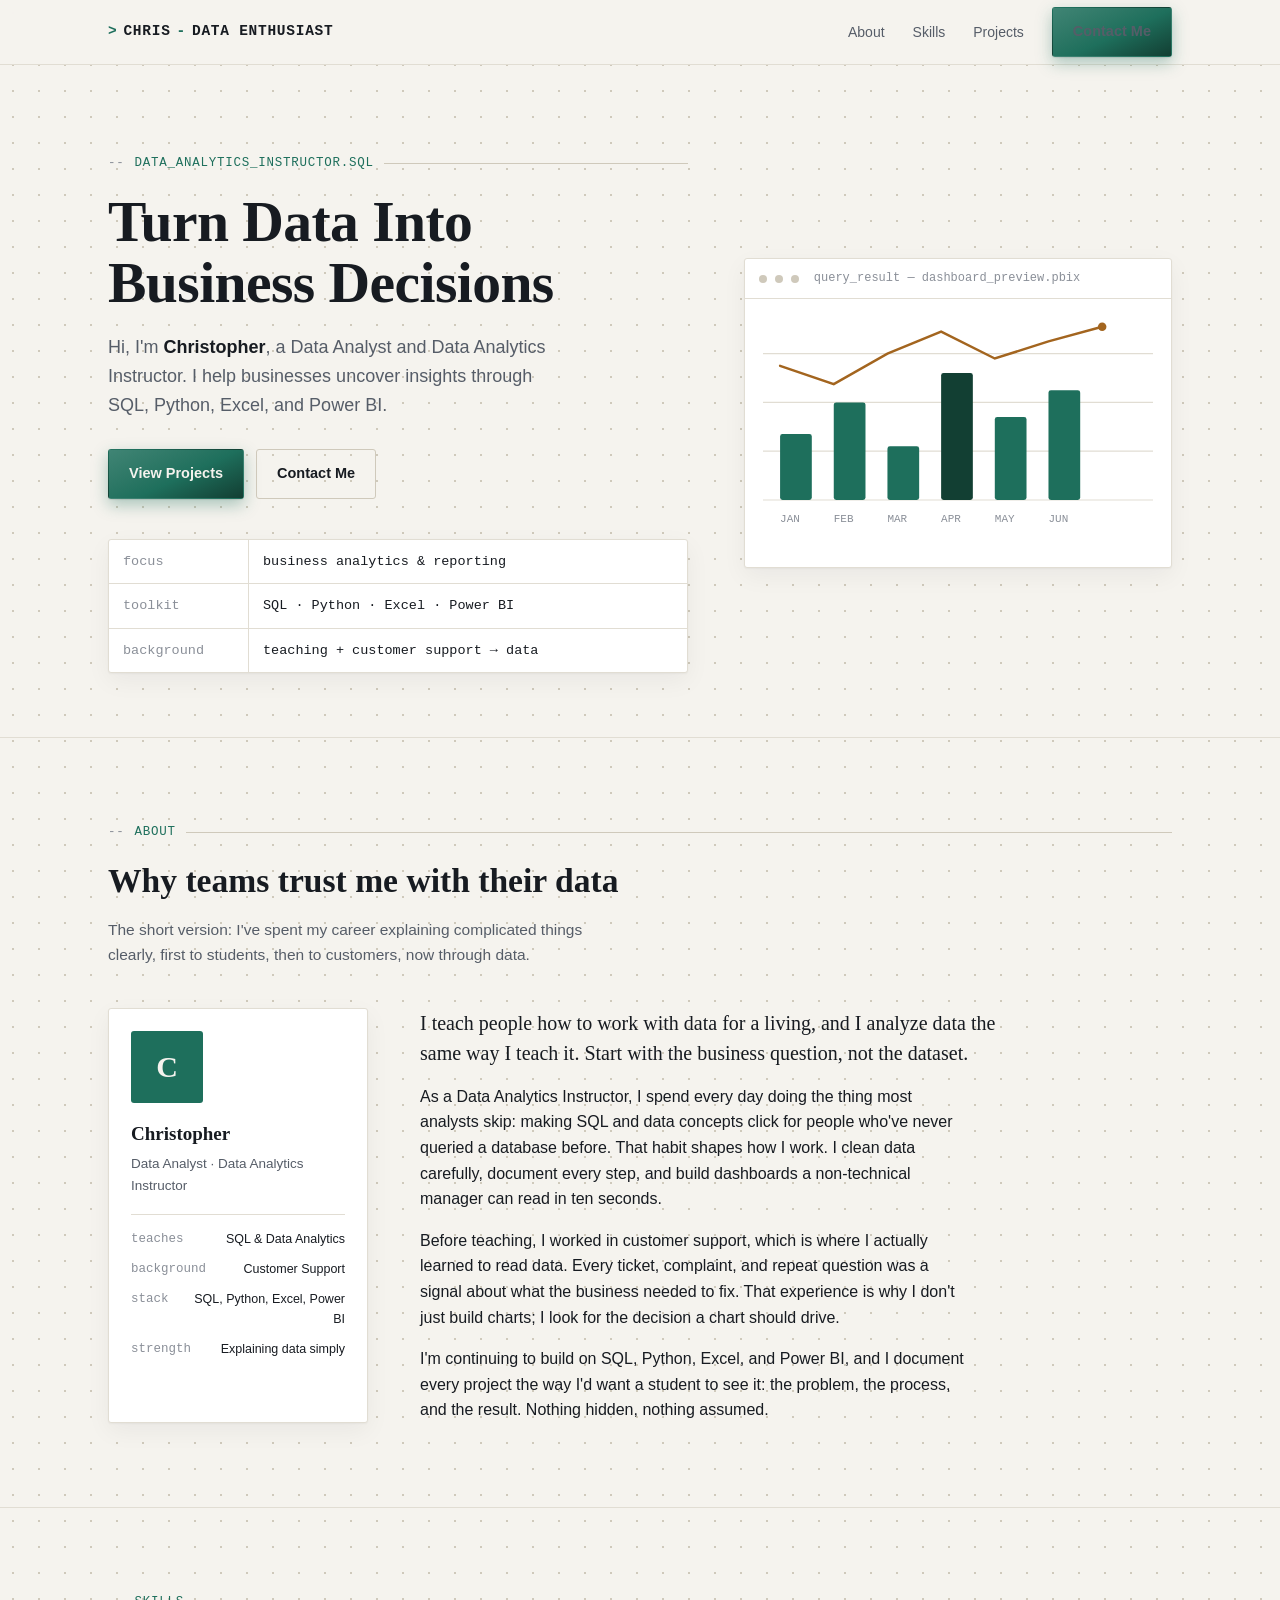
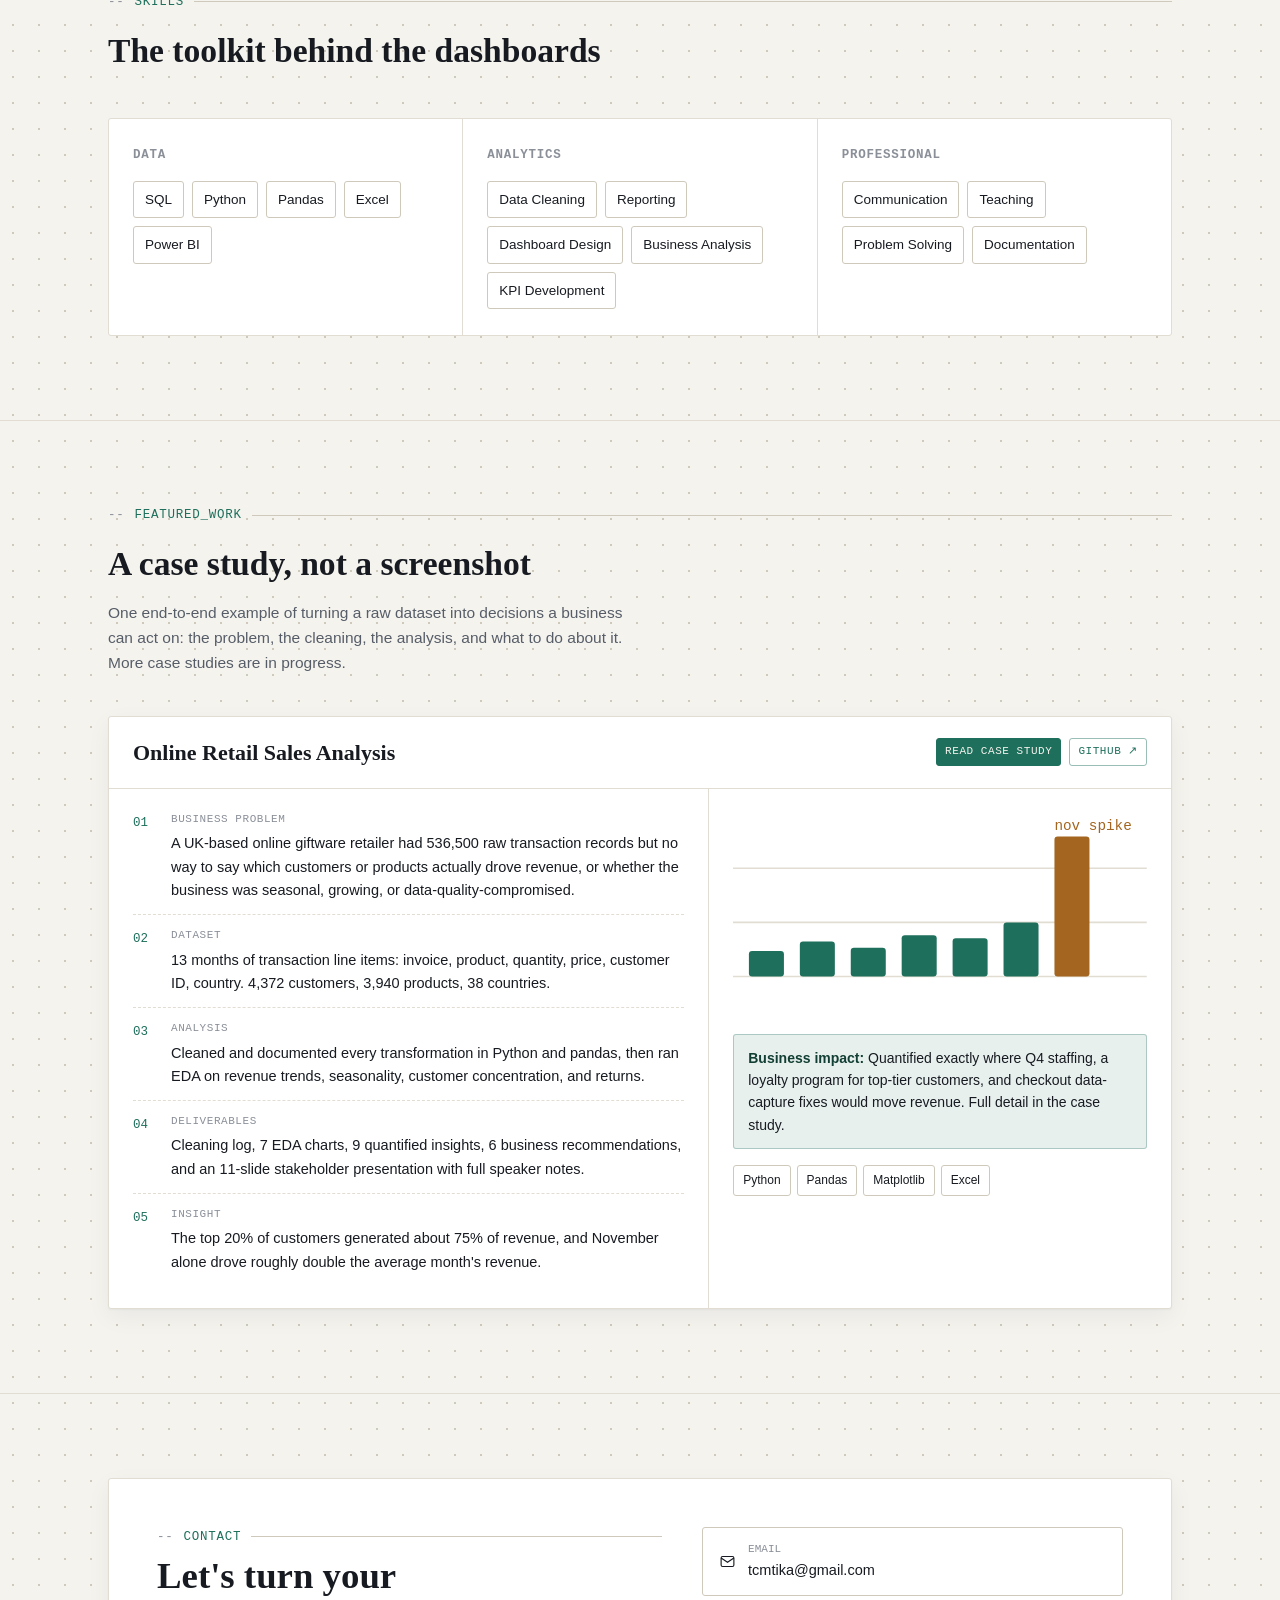
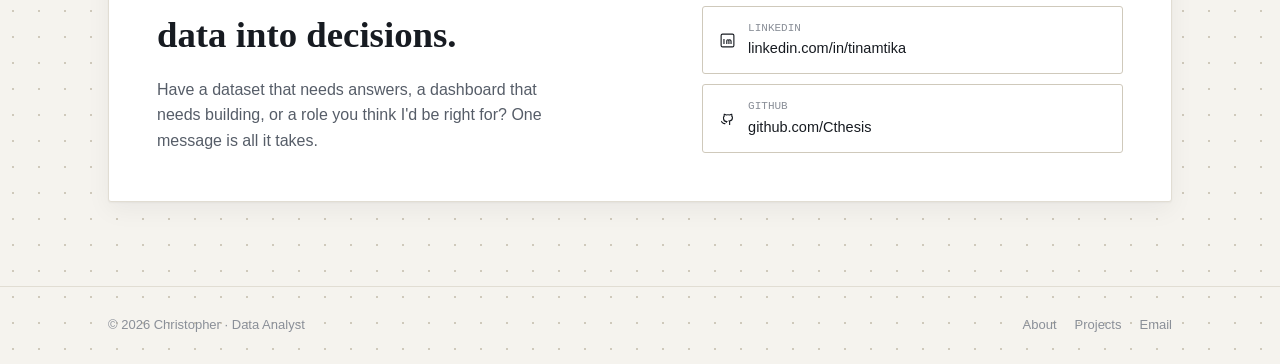
==== commit 79f2bb3b: "Give CTA button depth; update nav brand text Primary button now uses a subtle gradient and shadow in" ====
--- a/index.html
+++ b/index.html
@@ -19,7 +19,7 @@
 
 <header class="site">
   <div class="wrap nav">
-    <a href="#top" class="brand"><span class="dot">&gt;</span> christopher<span class="dot">.</span>data</a>
+    <a href="#top" class="brand"><span class="dot">&gt;</span> chris <span class="dot">-</span> data enthusiast</a>
     <input type="checkbox" id="navToggle" />
     <nav class="navlinks">
       <a href="#about">About</a>
--- a/assets/css/style.css
+++ b/assets/css/style.css
@@ -127,8 +127,15 @@
   transition: transform 0.15s ease, background 0.15s ease, border-color 0.15s ease;
 }
 .btn:active { transform: translateY(1px); }
-.btn-primary { background: var(--accent); color: var(--accent-on); }
-.btn-primary:hover { background: var(--accent-strong); }
+.btn-primary {
+  background: linear-gradient(155deg, color-mix(in srgb, var(--accent) 85%, white 15%) 0%, var(--accent) 55%, var(--accent-strong) 100%);
+  color: var(--accent-on);
+  box-shadow: 0 1px 1px rgba(0, 0, 0, 0.08), 0 6px 16px color-mix(in srgb, var(--accent) 35%, transparent);
+}
+.btn-primary:hover {
+  background: linear-gradient(155deg, var(--accent) 0%, var(--accent-strong) 55%, var(--accent-strong) 100%);
+  box-shadow: 0 1px 1px rgba(0, 0, 0, 0.1), 0 8px 20px color-mix(in srgb, var(--accent) 45%, transparent);
+}
 .btn-ghost { background: transparent; color: var(--ink); border-color: var(--line-strong); }
 .btn-ghost:hover { border-color: var(--accent); color: var(--accent); }
 .btn:focus-visible { outline: 2px solid var(--accent); outline-offset: 2px; }
@@ -147,7 +154,8 @@
   font-family: ui-monospace, "SF Mono", Consolas, Menlo, monospace;
   font-weight: 600;
   font-size: 14.5px;
-  letter-spacing: 0.01em;
+  letter-spacing: 0.05em;
+  text-transform: uppercase;
   text-decoration: none;
   display: flex;
   align-items: baseline;
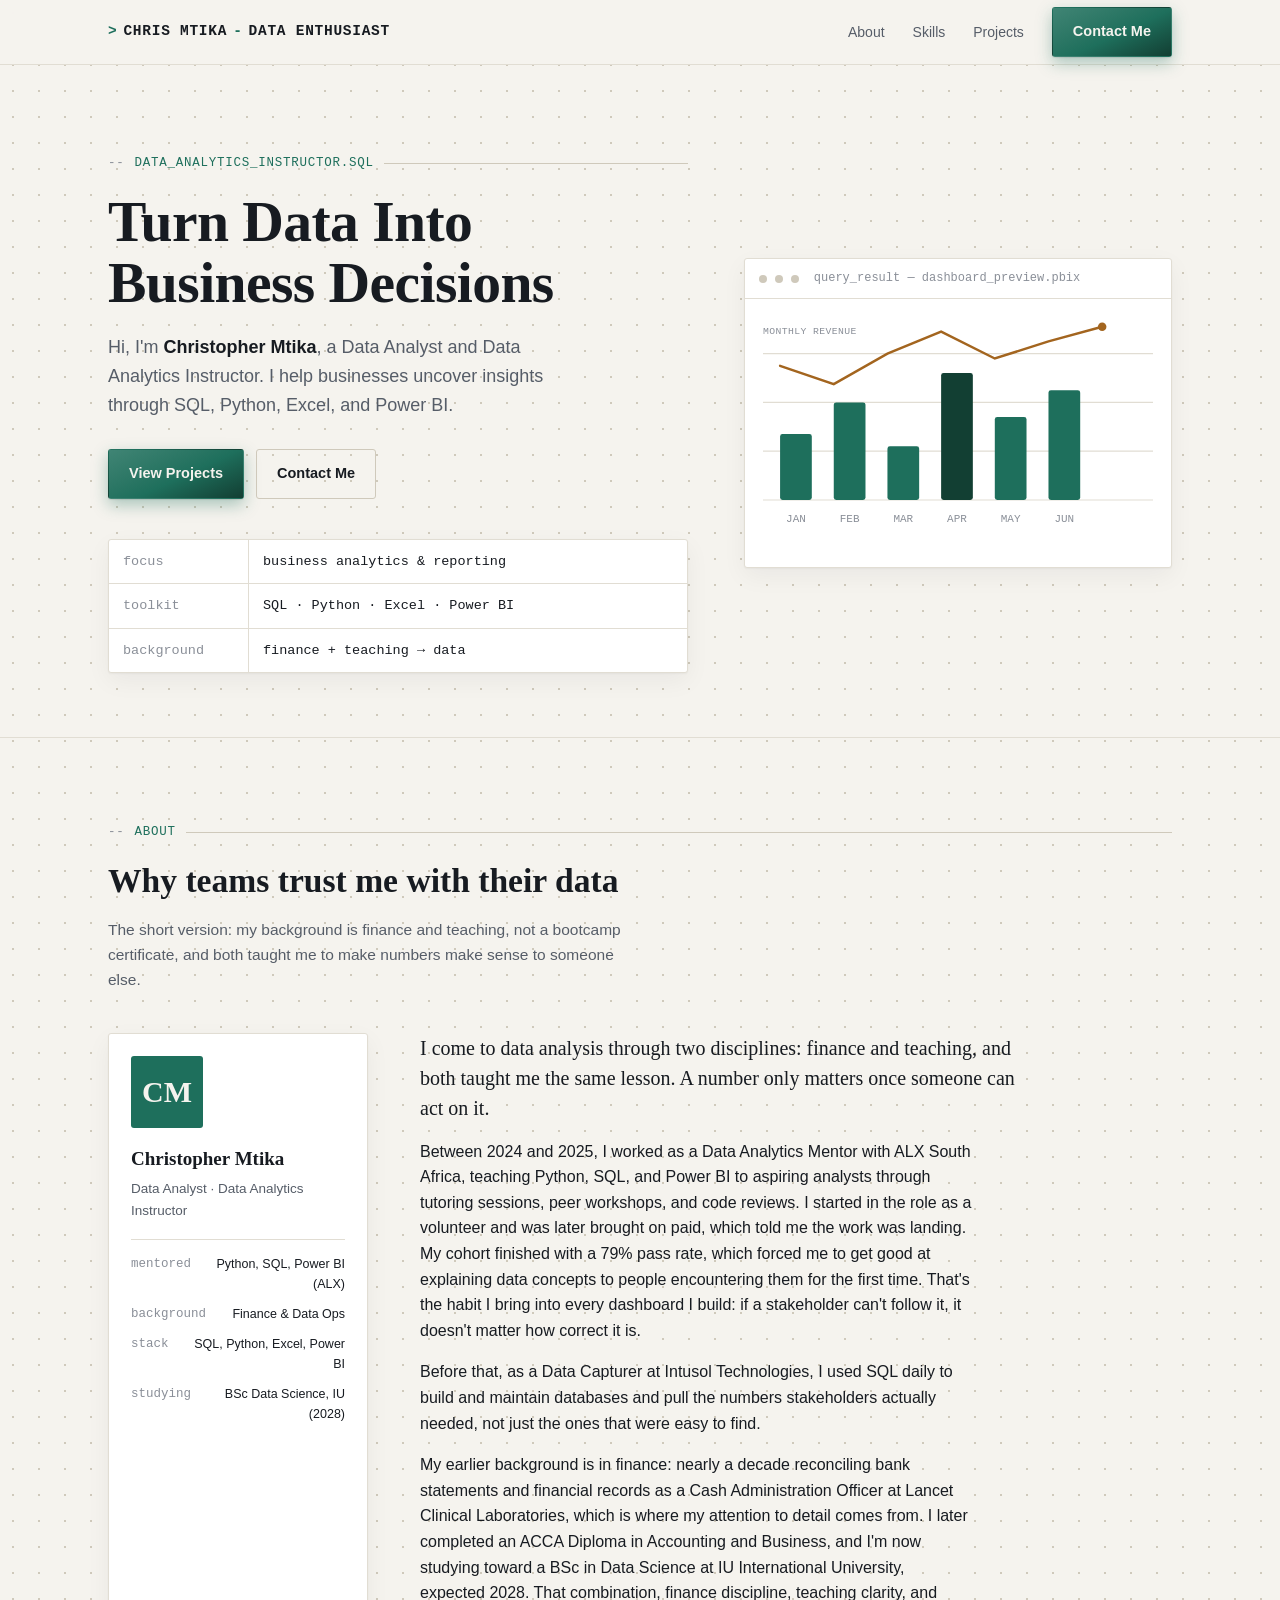
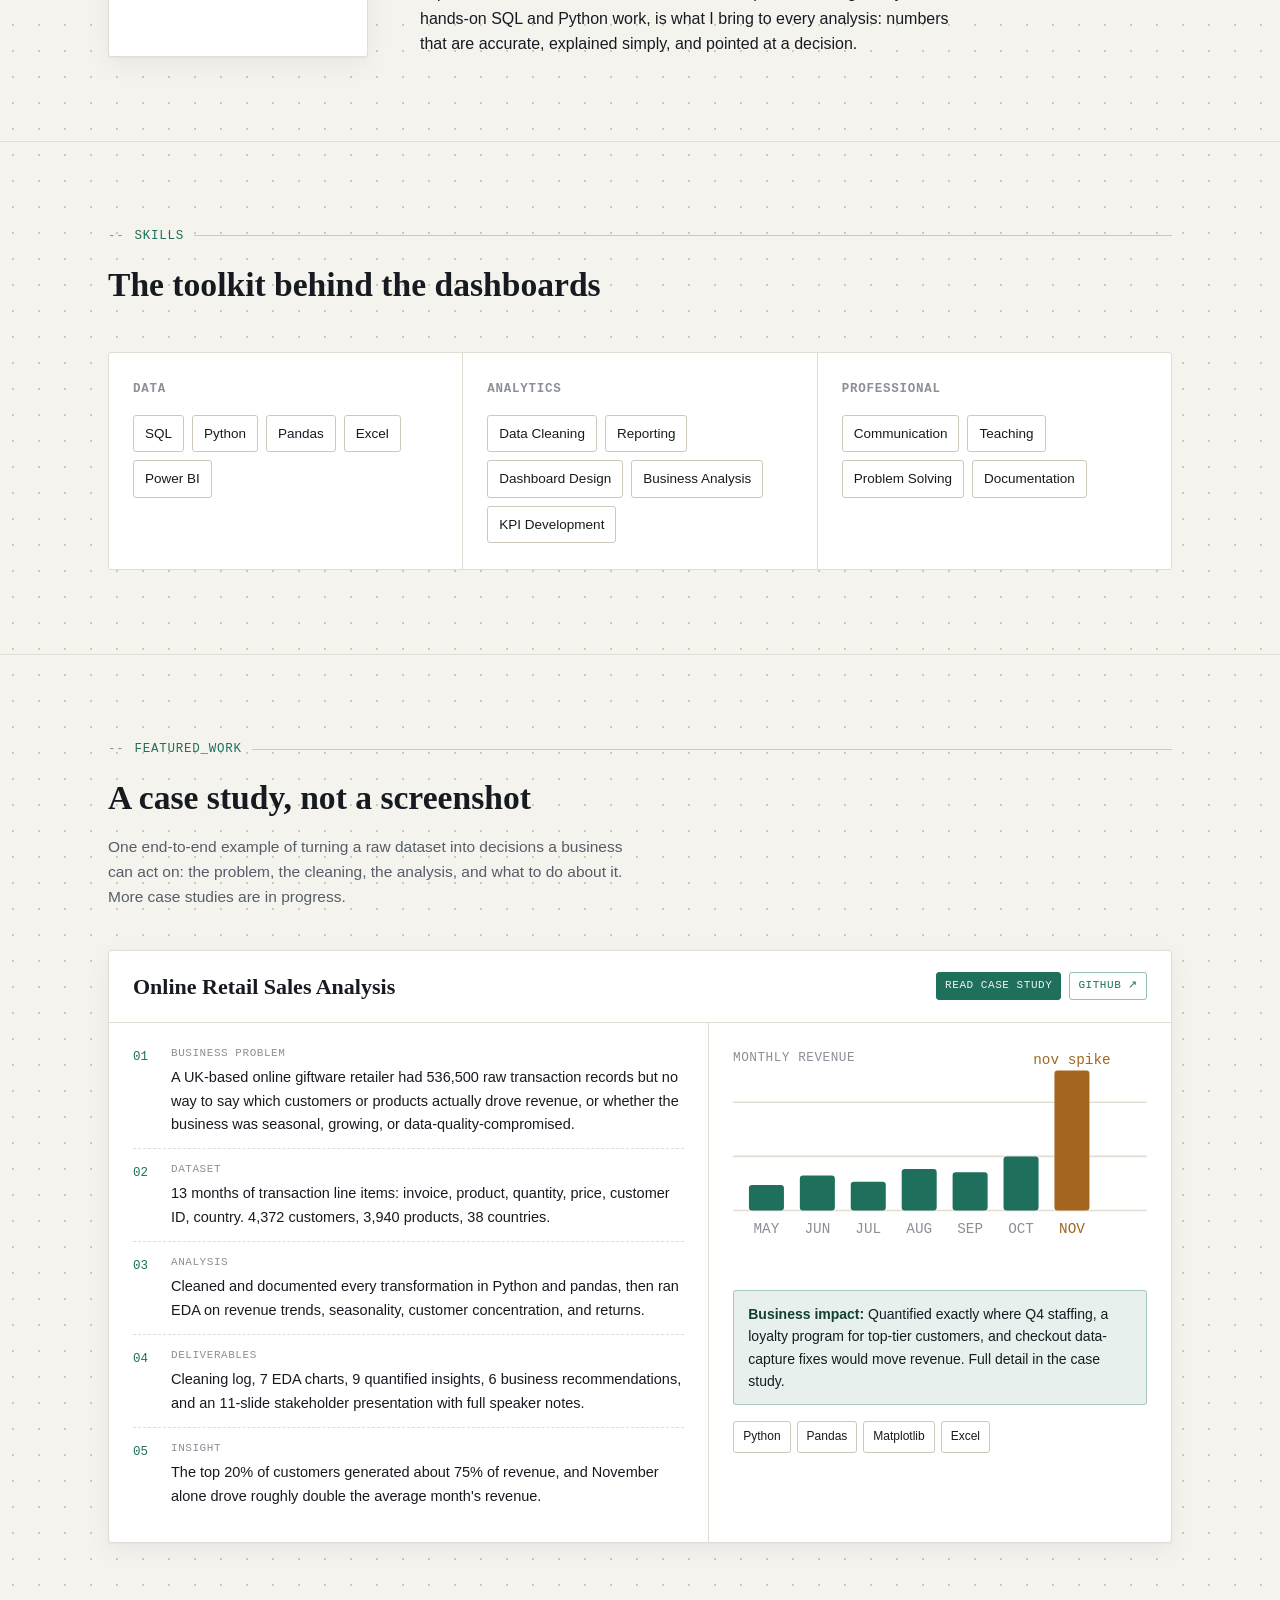
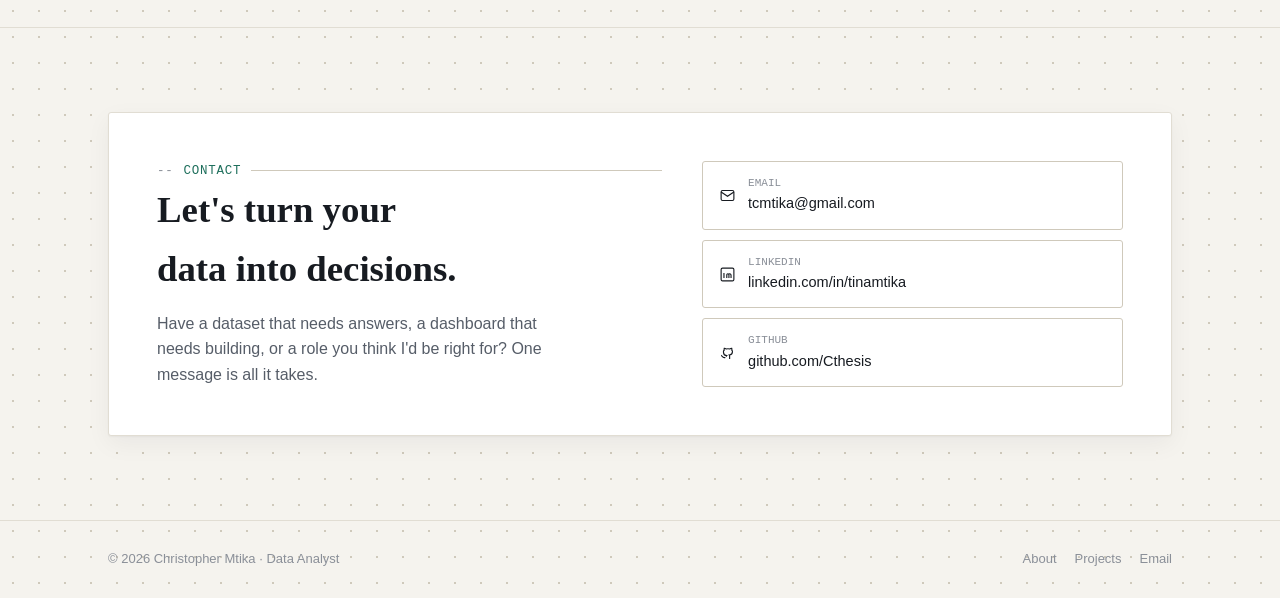
==== commit 385b254a: "Update site to full name, real About bio, and labeled charts - Use "Christopher Mtika" throughout (t" ====
--- a/index.html
+++ b/index.html
@@ -2,12 +2,12 @@
 <html lang="en">
 <head>
 <meta charset="utf-8" />
-<title>Christopher — Data Analyst</title>
-<meta name="description" content="Christopher is a Data Analyst and Data Analytics Instructor who turns raw datasets into decisions, using SQL, Python, Excel, and Power BI." />
+<title>Christopher Mtika — Data Analyst</title>
+<meta name="description" content="Christopher Mtika is a Data Analyst and Data Analytics Instructor who turns raw datasets into decisions, using SQL, Python, Excel, and Power BI." />
 <meta name="viewport" content="width=device-width, initial-scale=1" />
 <link rel="canonical" href="https://cthesis.github.io/" />
 <meta property="og:type" content="website" />
-<meta property="og:title" content="Christopher — Data Analyst" />
+<meta property="og:title" content="Christopher Mtika — Data Analyst" />
 <meta property="og:description" content="Data Analyst and Data Analytics Instructor who turns raw datasets into decisions." />
 <meta property="og:url" content="https://cthesis.github.io/" />
 <meta name="theme-color" content="#1e6f5c" />
@@ -19,7 +19,7 @@
 
 <header class="site">
   <div class="wrap nav">
-    <a href="#top" class="brand"><span class="dot">&gt;</span> chris <span class="dot">-</span> data enthusiast</a>
+    <a href="#top" class="brand"><span class="dot">&gt;</span> chris mtika <span class="dot">-</span> data enthusiast</a>
     <input type="checkbox" id="navToggle" />
     <nav class="navlinks">
       <a href="#about">About</a>
@@ -40,7 +40,7 @@
       <div class="reveal">
         <p class="eyebrow">data_analytics_instructor.sql<span class="rule"></span></p>
         <h1>Turn Data Into Business Decisions</h1>
-        <p class="lede">Hi, I'm <strong>Christopher</strong>, a Data Analyst and Data Analytics Instructor. I help businesses uncover insights through SQL, Python, Excel, and Power BI.</p>
+        <p class="lede">Hi, I'm <strong>Christopher Mtika</strong>, a Data Analyst and Data Analytics Instructor. I help businesses uncover insights through SQL, Python, Excel, and Power BI.</p>
         <div class="hero-actions">
           <a href="#projects" class="btn btn-primary">View Projects</a>
           <a href="#contact" class="btn btn-ghost">Contact Me</a>
@@ -49,7 +49,7 @@
         <div class="config-strip mono">
           <div class="row"><div class="key">focus</div><div class="val">business analytics &amp; reporting</div></div>
           <div class="row"><div class="key">toolkit</div><div class="val">SQL · Python · Excel · Power BI</div></div>
-          <div class="row"><div class="key">background</div><div class="val">teaching + customer support &rarr; data</div></div>
+          <div class="row"><div class="key">background</div><div class="val">finance + teaching &rarr; data</div></div>
         </div>
       </div>
 
@@ -57,6 +57,7 @@
         <div class="bar"><span class="chip"></span><span class="chip"></span><span class="chip"></span>&nbsp;query_result — dashboard_preview.pbix</div>
         <div class="body">
           <svg viewBox="0 0 320 190" xmlns="http://www.w3.org/2000/svg">
+            <text x="0" y="14" class="mono" font-size="8" letter-spacing="0.04em" fill="var(--ink-faint)">MONTHLY REVENUE</text>
             <line x1="0" y1="150" x2="320" y2="150" stroke="var(--line)" stroke-width="1"/>
             <line x1="0" y1="110" x2="320" y2="110" stroke="var(--line)" stroke-width="1"/>
             <line x1="0" y1="70" x2="320" y2="70" stroke="var(--line)" stroke-width="1"/>
@@ -69,12 +70,12 @@
               <rect x="190" y="82" width="26" height="68" rx="2"/>
               <rect x="234" y="60" width="26" height="90" rx="2"/>
             </g>
-            <text x="14" y="168" class="mono" font-size="9" fill="var(--ink-faint)">JAN</text>
-            <text x="58" y="168" class="mono" font-size="9" fill="var(--ink-faint)">FEB</text>
-            <text x="102" y="168" class="mono" font-size="9" fill="var(--ink-faint)">MAR</text>
-            <text x="146" y="168" class="mono" font-size="9" fill="var(--ink-faint)">APR</text>
-            <text x="190" y="168" class="mono" font-size="9" fill="var(--ink-faint)">MAY</text>
-            <text x="234" y="168" class="mono" font-size="9" fill="var(--ink-faint)">JUN</text>
+            <text x="27" y="168" text-anchor="middle" class="mono" font-size="9" fill="var(--ink-faint)">JAN</text>
+            <text x="71" y="168" text-anchor="middle" class="mono" font-size="9" fill="var(--ink-faint)">FEB</text>
+            <text x="115" y="168" text-anchor="middle" class="mono" font-size="9" fill="var(--ink-faint)">MAR</text>
+            <text x="159" y="168" text-anchor="middle" class="mono" font-size="9" fill="var(--ink-faint)">APR</text>
+            <text x="203" y="168" text-anchor="middle" class="mono" font-size="9" fill="var(--ink-faint)">MAY</text>
+            <text x="247" y="168" text-anchor="middle" class="mono" font-size="9" fill="var(--ink-faint)">JUN</text>
             <path d="M14 40 L58 55 L102 30 L146 12 L190 34 L234 20 L278 8" fill="none" stroke="var(--tag-amber)" stroke-width="2" stroke-linecap="round"/>
             <circle cx="278" cy="8" r="3.5" fill="var(--tag-amber)"/>
           </svg>
@@ -89,27 +90,27 @@
       <div class="section-head reveal">
         <p class="eyebrow">about<span class="rule"></span></p>
         <h2 class="section-title">Why teams trust me with their data</h2>
-        <p class="section-sub">The short version: I've spent my career explaining complicated things clearly, first to students, then to customers, now through data.</p>
+        <p class="section-sub">The short version: my background is finance and teaching, not a bootcamp certificate, and both taught me to make numbers make sense to someone else.</p>
       </div>
 
       <div class="about-grid">
         <div class="id-card reveal">
-          <div class="id-mono">C</div>
-          <div class="name">Christopher</div>
+          <div class="id-mono">CM</div>
+          <div class="name">Christopher Mtika</div>
           <div class="role">Data Analyst · Data Analytics Instructor</div>
           <ul class="facts">
-            <li><span class="k">teaches</span><span class="v">SQL &amp; Data Analytics</span></li>
-            <li><span class="k">background</span><span class="v">Customer Support</span></li>
+            <li><span class="k">mentored</span><span class="v">Python, SQL, Power BI (ALX)</span></li>
+            <li><span class="k">background</span><span class="v">Finance &amp; Data Ops</span></li>
             <li><span class="k">stack</span><span class="v">SQL, Python, Excel, Power BI</span></li>
-            <li><span class="k">strength</span><span class="v">Explaining data simply</span></li>
+            <li><span class="k">studying</span><span class="v">BSc Data Science, IU (2028)</span></li>
           </ul>
         </div>
 
         <div class="about-copy reveal">
-          <p class="lead">I teach people how to work with data for a living, and I analyze data the same way I teach it. Start with the business question, not the dataset.</p>
-          <p>As a Data Analytics Instructor, I spend every day doing the thing most analysts skip: making SQL and data concepts click for people who've never queried a database before. That habit shapes how I work. I clean data carefully, document every step, and build dashboards a non-technical manager can read in ten seconds.</p>
-          <p>Before teaching, I worked in customer support, which is where I actually learned to read data. Every ticket, complaint, and repeat question was a signal about what the business needed to fix. That experience is why I don't just build charts; I look for the decision a chart should drive.</p>
-          <p>I'm continuing to build on SQL, Python, Excel, and Power BI, and I document every project the way I'd want a student to see it: the problem, the process, and the result. Nothing hidden, nothing assumed.</p>
+          <p class="lead">I come to data analysis through two disciplines: finance and teaching, and both taught me the same lesson. A number only matters once someone can act on it.</p>
+          <p>Between 2024 and 2025, I worked as a Data Analytics Mentor with ALX South Africa, teaching Python, SQL, and Power BI to aspiring analysts through tutoring sessions, peer workshops, and code reviews. I started in the role as a volunteer and was later brought on paid, which told me the work was landing. My cohort finished with a 79% pass rate, which forced me to get good at explaining data concepts to people encountering them for the first time. That's the habit I bring into every dashboard I build: if a stakeholder can't follow it, it doesn't matter how correct it is.</p>
+          <p>Before that, as a Data Capturer at Intusol Technologies, I used SQL daily to build and maintain databases and pull the numbers stakeholders actually needed, not just the ones that were easy to find.</p>
+          <p>My earlier background is in finance: nearly a decade reconciling bank statements and financial records as a Cash Administration Officer at Lancet Clinical Laboratories, which is where my attention to detail comes from. I later completed an ACCA Diploma in Accounting and Business, and I'm now studying toward a BSc in Data Science at IU International University, expected 2028. That combination, finance discipline, teaching clarity, and hands-on SQL and Python work, is what I bring to every analysis: numbers that are accurate, explained simply, and pointed at a decision.</p>
         </div>
       </div>
     </div>
@@ -172,7 +173,8 @@
             <div class="step"><div class="n">05</div><div><div class="label">Insight</div><div class="text">The top 20% of customers generated about 75% of revenue, and November alone drove roughly double the average month's revenue.</div></div></div>
           </div>
           <div class="project-visual">
-            <svg viewBox="0 0 260 130" xmlns="http://www.w3.org/2000/svg">
+            <svg viewBox="0 0 260 144" xmlns="http://www.w3.org/2000/svg">
+              <text x="0" y="10" class="mono" font-size="8" letter-spacing="0.04em" fill="var(--ink-faint)">MONTHLY REVENUE</text>
               <line x1="0" y1="104" x2="260" y2="104" stroke="var(--line)" stroke-width="1"/>
               <line x1="0" y1="70" x2="260" y2="70" stroke="var(--line)" stroke-width="1"/>
               <line x1="0" y1="36" x2="260" y2="36" stroke="var(--line)" stroke-width="1"/>
@@ -185,7 +187,14 @@
                 <rect x="170" y="70" width="22" height="34" rx="2"/>
                 <rect x="202" y="16" width="22" height="88" rx="2" fill="var(--tag-amber)"/>
               </g>
-              <text x="202" y="12" class="mono" font-size="9" fill="var(--tag-amber)">nov spike</text>
+              <text x="21" y="118" text-anchor="middle" class="mono" font-size="9" fill="var(--ink-faint)">MAY</text>
+              <text x="53" y="118" text-anchor="middle" class="mono" font-size="9" fill="var(--ink-faint)">JUN</text>
+              <text x="85" y="118" text-anchor="middle" class="mono" font-size="9" fill="var(--ink-faint)">JUL</text>
+              <text x="117" y="118" text-anchor="middle" class="mono" font-size="9" fill="var(--ink-faint)">AUG</text>
+              <text x="149" y="118" text-anchor="middle" class="mono" font-size="9" fill="var(--ink-faint)">SEP</text>
+              <text x="181" y="118" text-anchor="middle" class="mono" font-size="9" fill="var(--ink-faint)">OCT</text>
+              <text x="213" y="118" text-anchor="middle" class="mono" font-size="9" fill="var(--tag-amber)">NOV</text>
+              <text x="213" y="12" text-anchor="middle" class="mono" font-size="9" fill="var(--tag-amber)">nov spike</text>
             </svg>
             <div class="impact-line"><strong>Business impact:</strong> Quantified exactly where Q4 staffing, a loyalty program for top-tier customers, and checkout data-capture fixes would move revenue. Full detail in the case study.</div>
             <div class="tool-row"><span class="tag">Python</span><span class="tag">Pandas</span><span class="tag">Matplotlib</span><span class="tag">Excel</span></div>
@@ -225,7 +234,7 @@
 
 <footer>
   <div class="wrap footer-row">
-    <span>&copy; 2026 Christopher · Data Analyst</span>
+    <span>&copy; 2026 Christopher Mtika · Data Analyst</span>
     <div class="footer-links">
       <a href="#about">About</a>
       <a href="#projects">Projects</a>
--- a/assets/css/style.css
+++ b/assets/css/style.css
@@ -165,6 +165,7 @@
 .navlinks { display: flex; align-items: center; gap: 28px; font-size: 14px; }
 .navlinks a { text-decoration: none; color: var(--ink-muted); }
 .navlinks a:hover { color: var(--ink); }
+.navlinks .cta, .navlinks .cta:hover { color: var(--accent-on); }
 .navlinks .cta { display: inline-block; }
 #navToggle { display: none; }
 .hamburger {
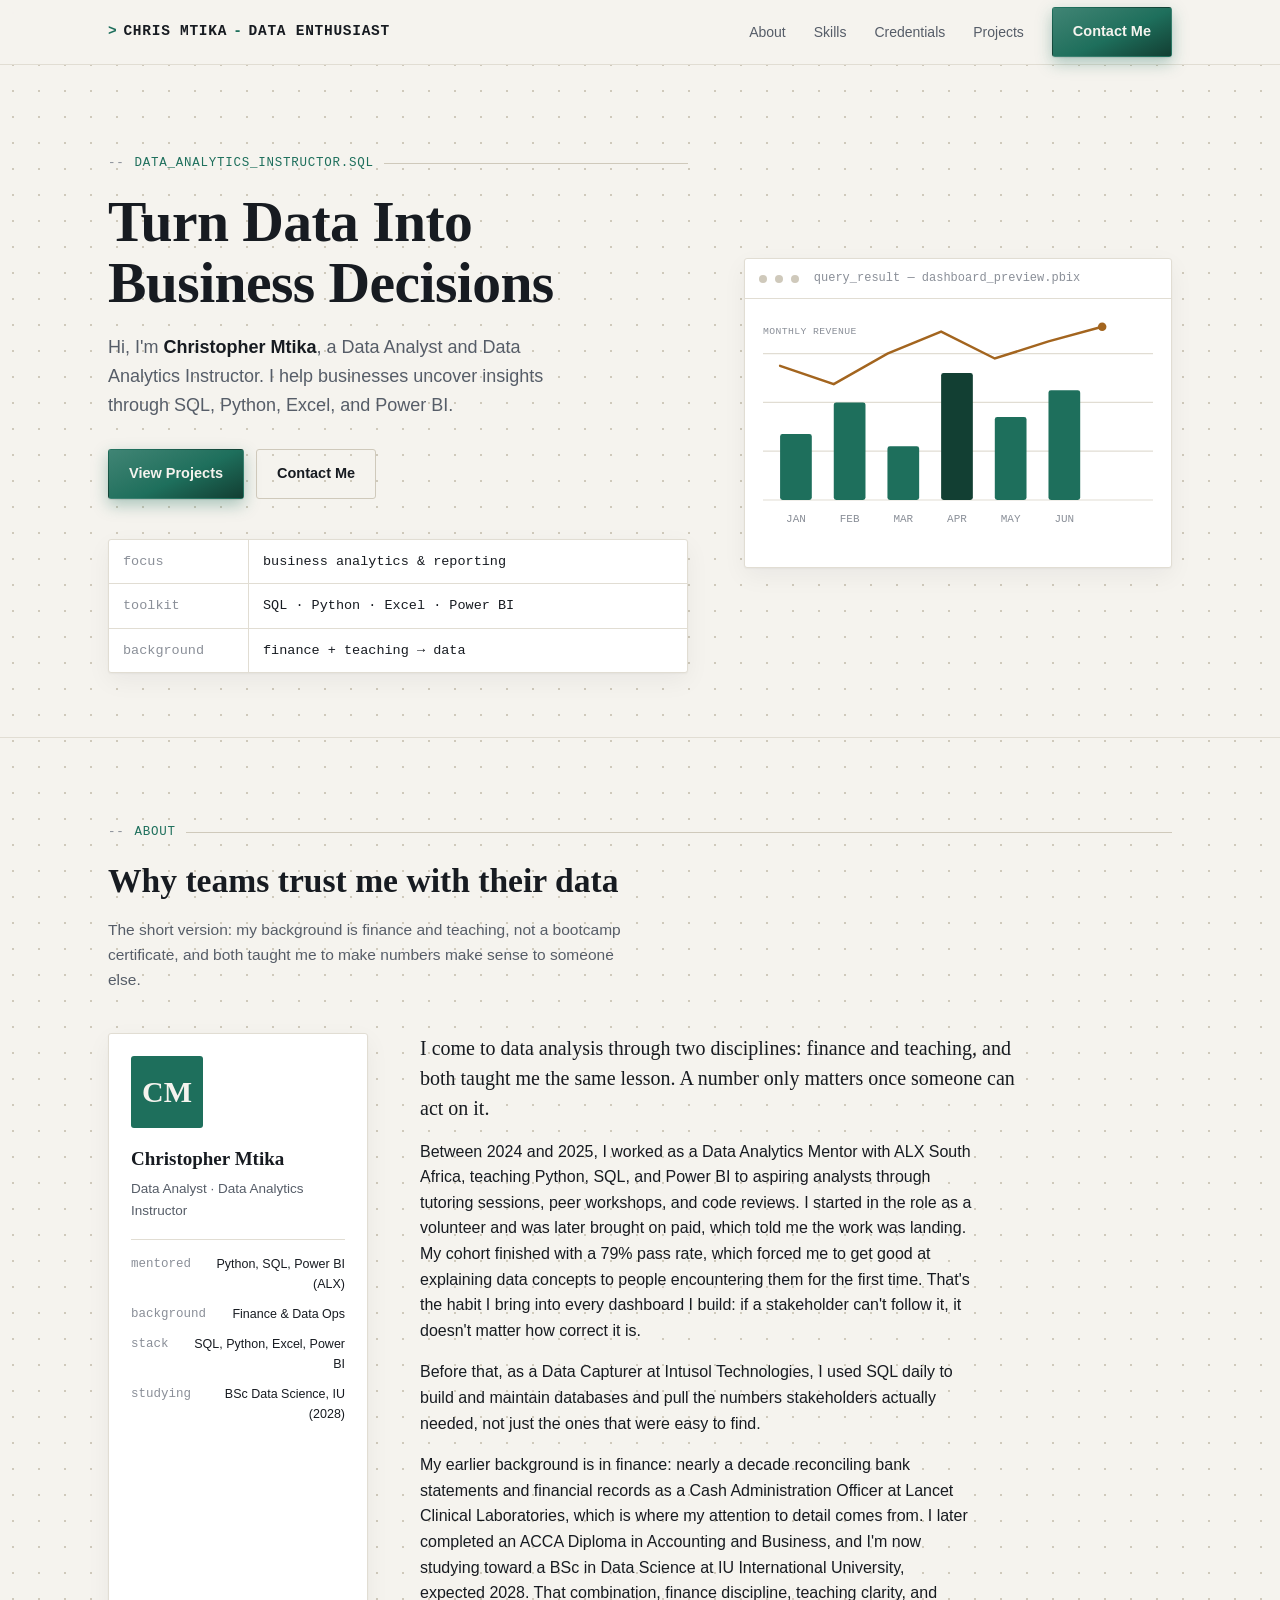
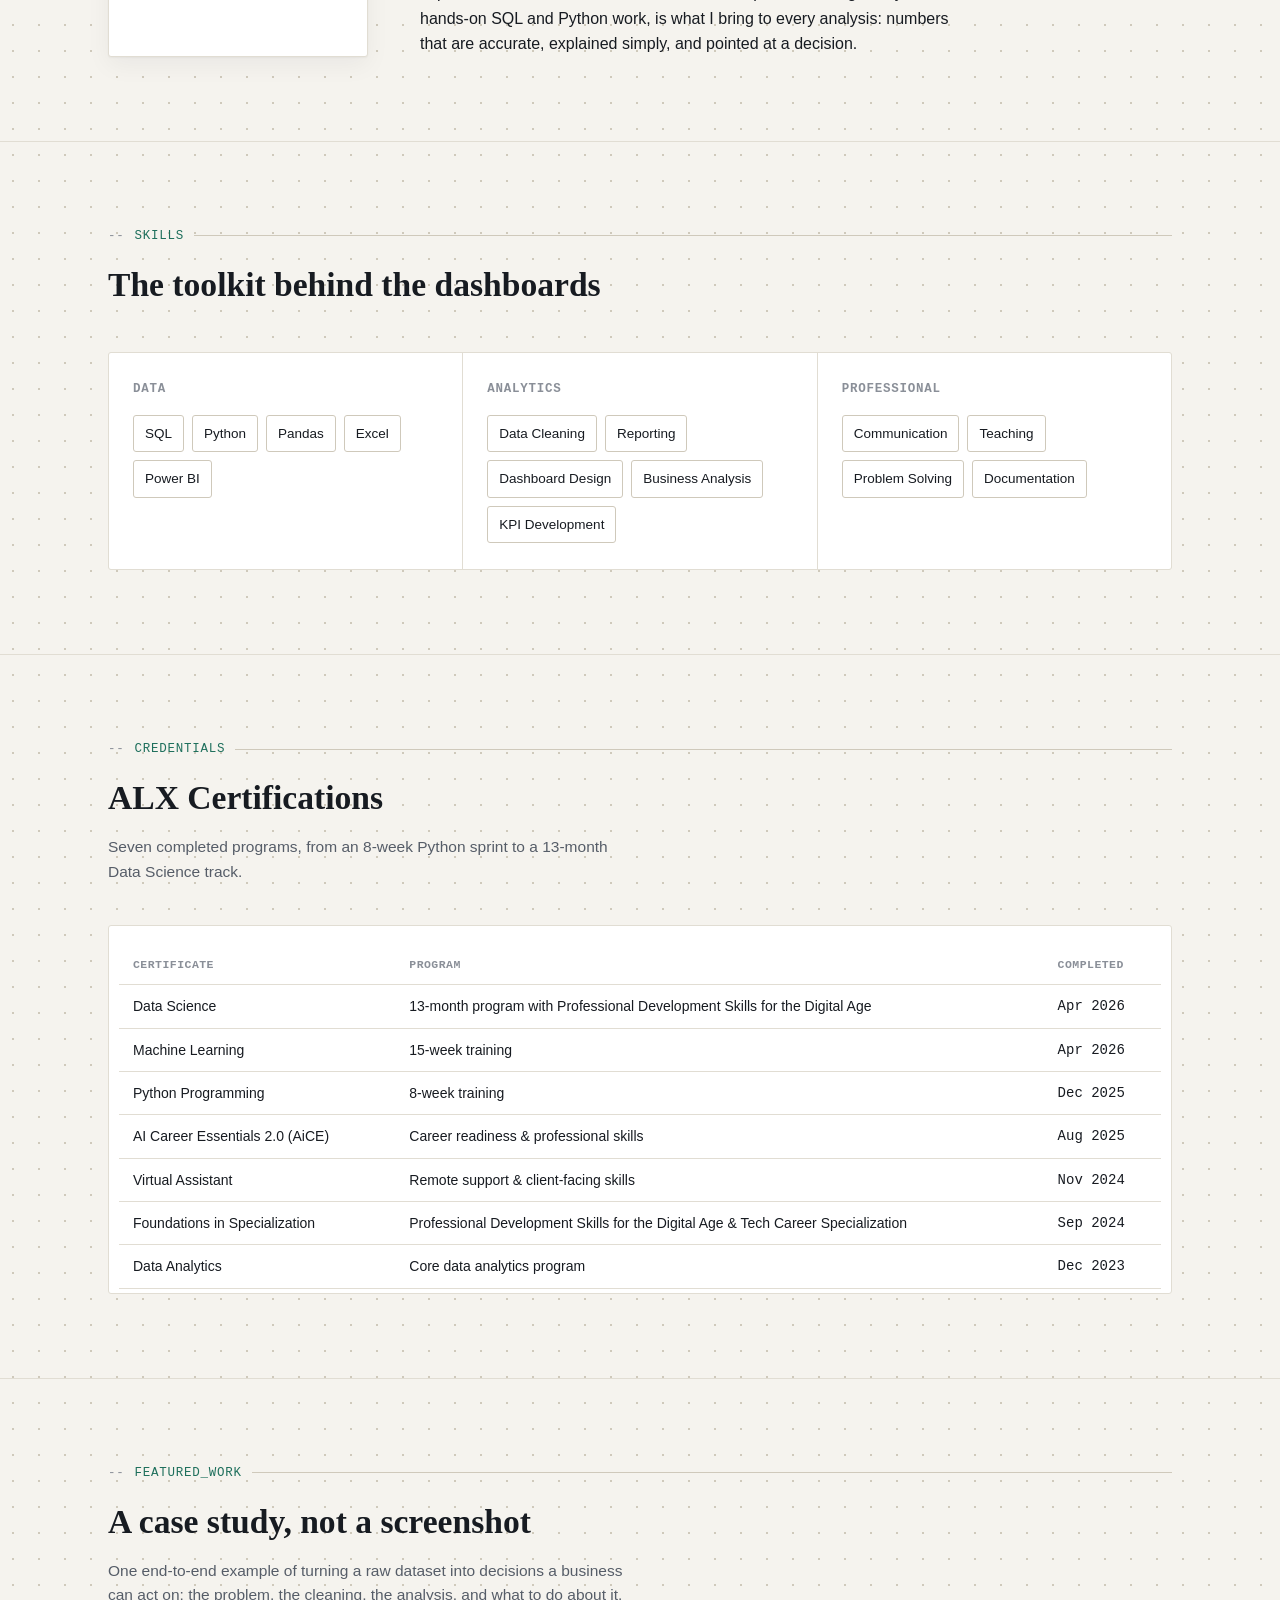
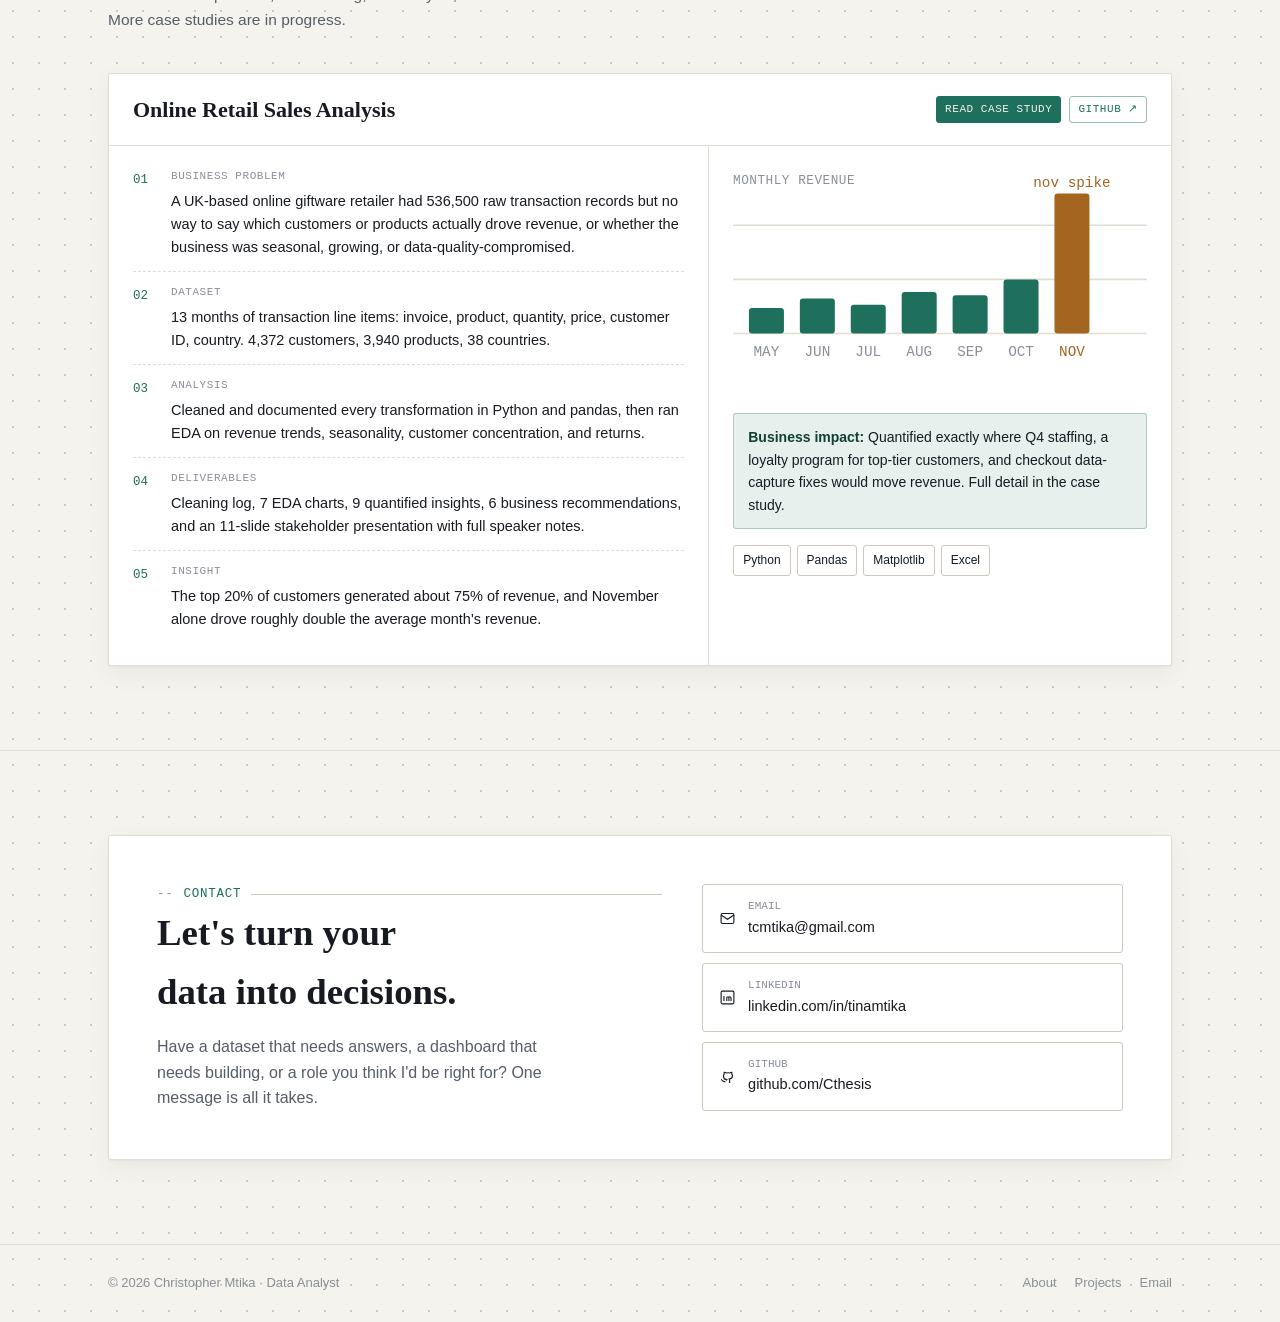
==== commit 2689f58c: "Add ALX Credentials section to homepage New section between Skills and Projects listing all seven co" ====
--- a/index.html
+++ b/index.html
@@ -24,6 +24,7 @@
     <nav class="navlinks">
       <a href="#about">About</a>
       <a href="#skills">Skills</a>
+      <a href="#credentials">Credentials</a>
       <a href="#projects">Projects</a>
       <a href="#contact" class="btn btn-primary cta">Contact Me</a>
     </nav>
@@ -147,6 +148,34 @@
     </div>
   </section>
 
+  <!-- ================= CREDENTIALS ================= -->
+  <section class="section" id="credentials">
+    <div class="wrap">
+      <div class="section-head reveal">
+        <p class="eyebrow">credentials<span class="rule"></span></p>
+        <h2 class="section-title">ALX Certifications</h2>
+        <p class="section-sub">Seven completed programs, from an 8-week Python sprint to a 13-month Data Science track.</p>
+      </div>
+
+      <div class="table-wrap reveal">
+        <table class="data-table">
+          <thead>
+            <tr><th>Certificate</th><th>Program</th><th>Completed</th></tr>
+          </thead>
+          <tbody>
+            <tr><td>Data Science</td><td>13-month program with Professional Development Skills for the Digital Age</td><td class="num">Apr 2026</td></tr>
+            <tr><td>Machine Learning</td><td>15-week training</td><td class="num">Apr 2026</td></tr>
+            <tr><td>Python Programming</td><td>8-week training</td><td class="num">Dec 2025</td></tr>
+            <tr><td>AI Career Essentials 2.0 (AiCE)</td><td>Career readiness &amp; professional skills</td><td class="num">Aug 2025</td></tr>
+            <tr><td>Virtual Assistant</td><td>Remote support &amp; client-facing skills</td><td class="num">Nov 2024</td></tr>
+            <tr><td>Foundations in Specialization</td><td>Professional Development Skills for the Digital Age &amp; Tech Career Specialization</td><td class="num">Sep 2024</td></tr>
+            <tr><td>Data Analytics</td><td>Core data analytics program</td><td class="num">Dec 2023</td></tr>
+          </tbody>
+        </table>
+      </div>
+    </div>
+  </section>
+
   <!-- ================= PROJECTS ================= -->
   <section class="section" id="projects">
     <div class="wrap">
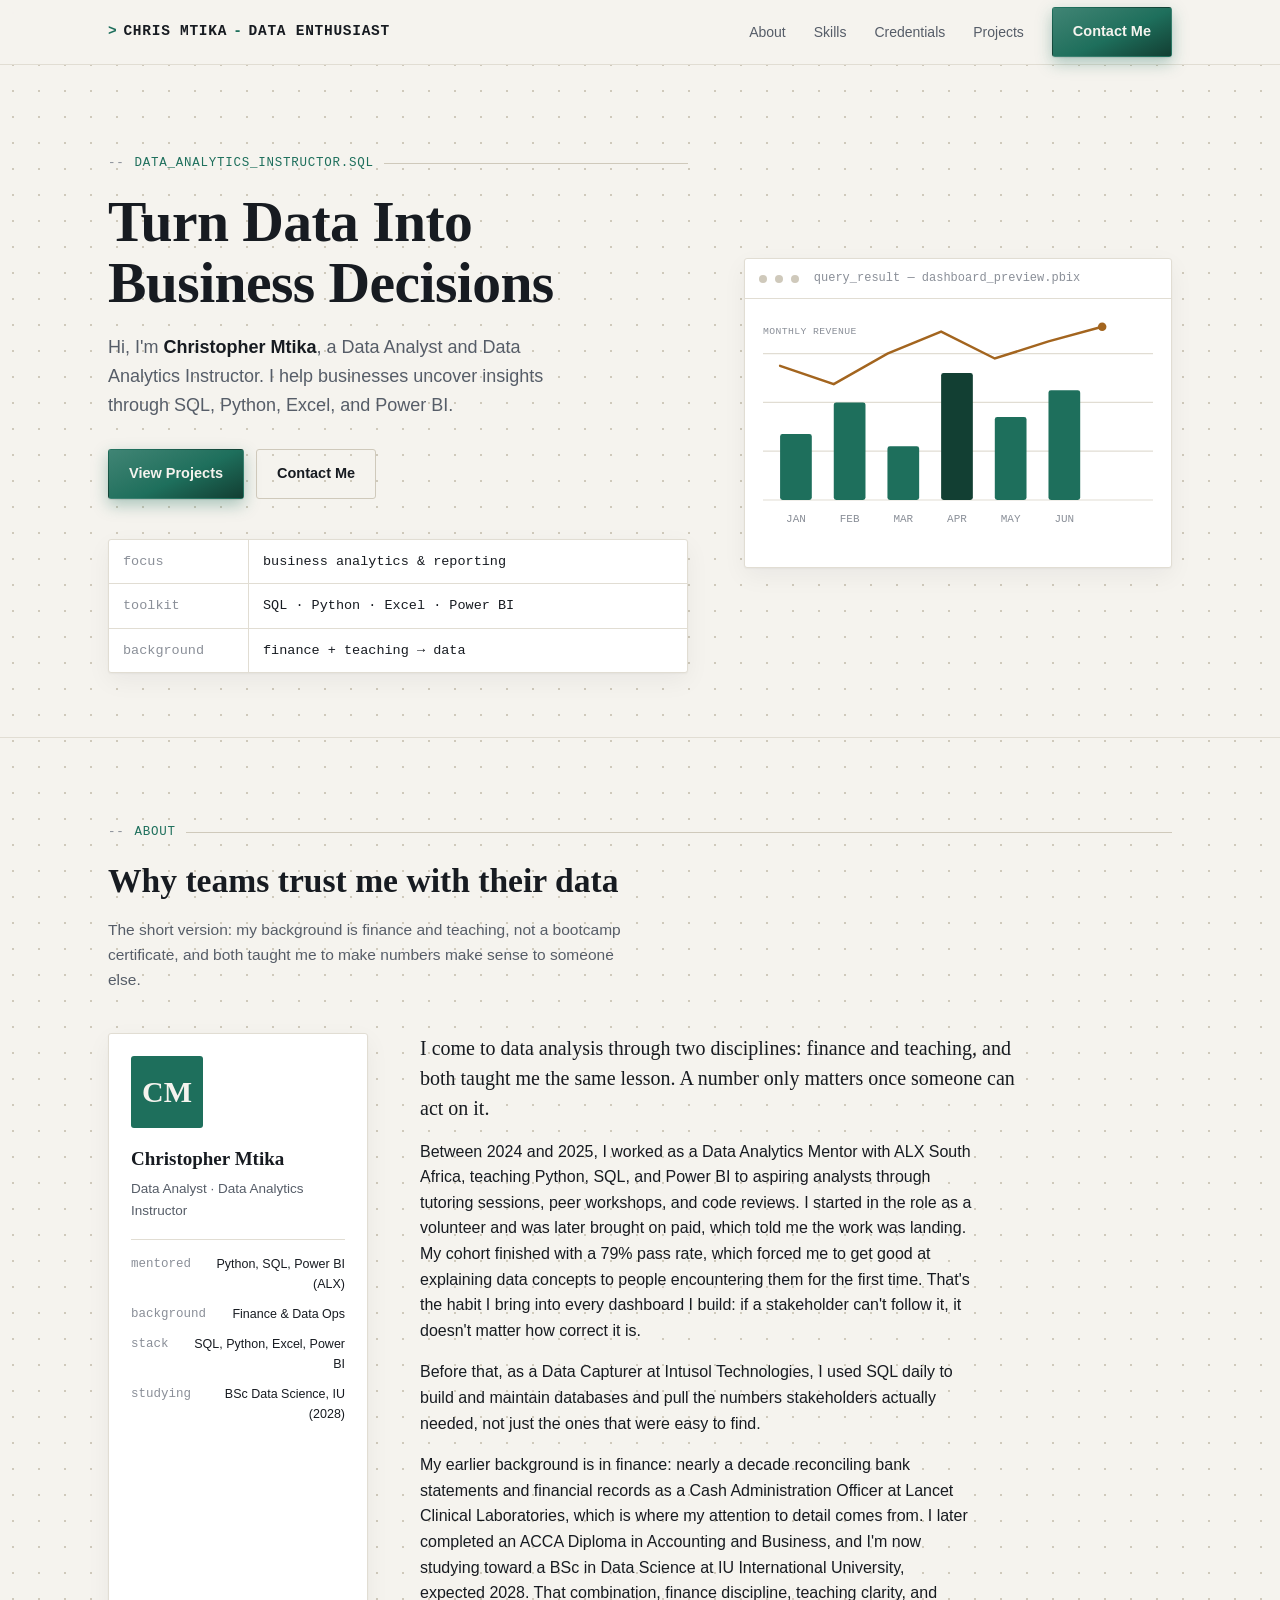
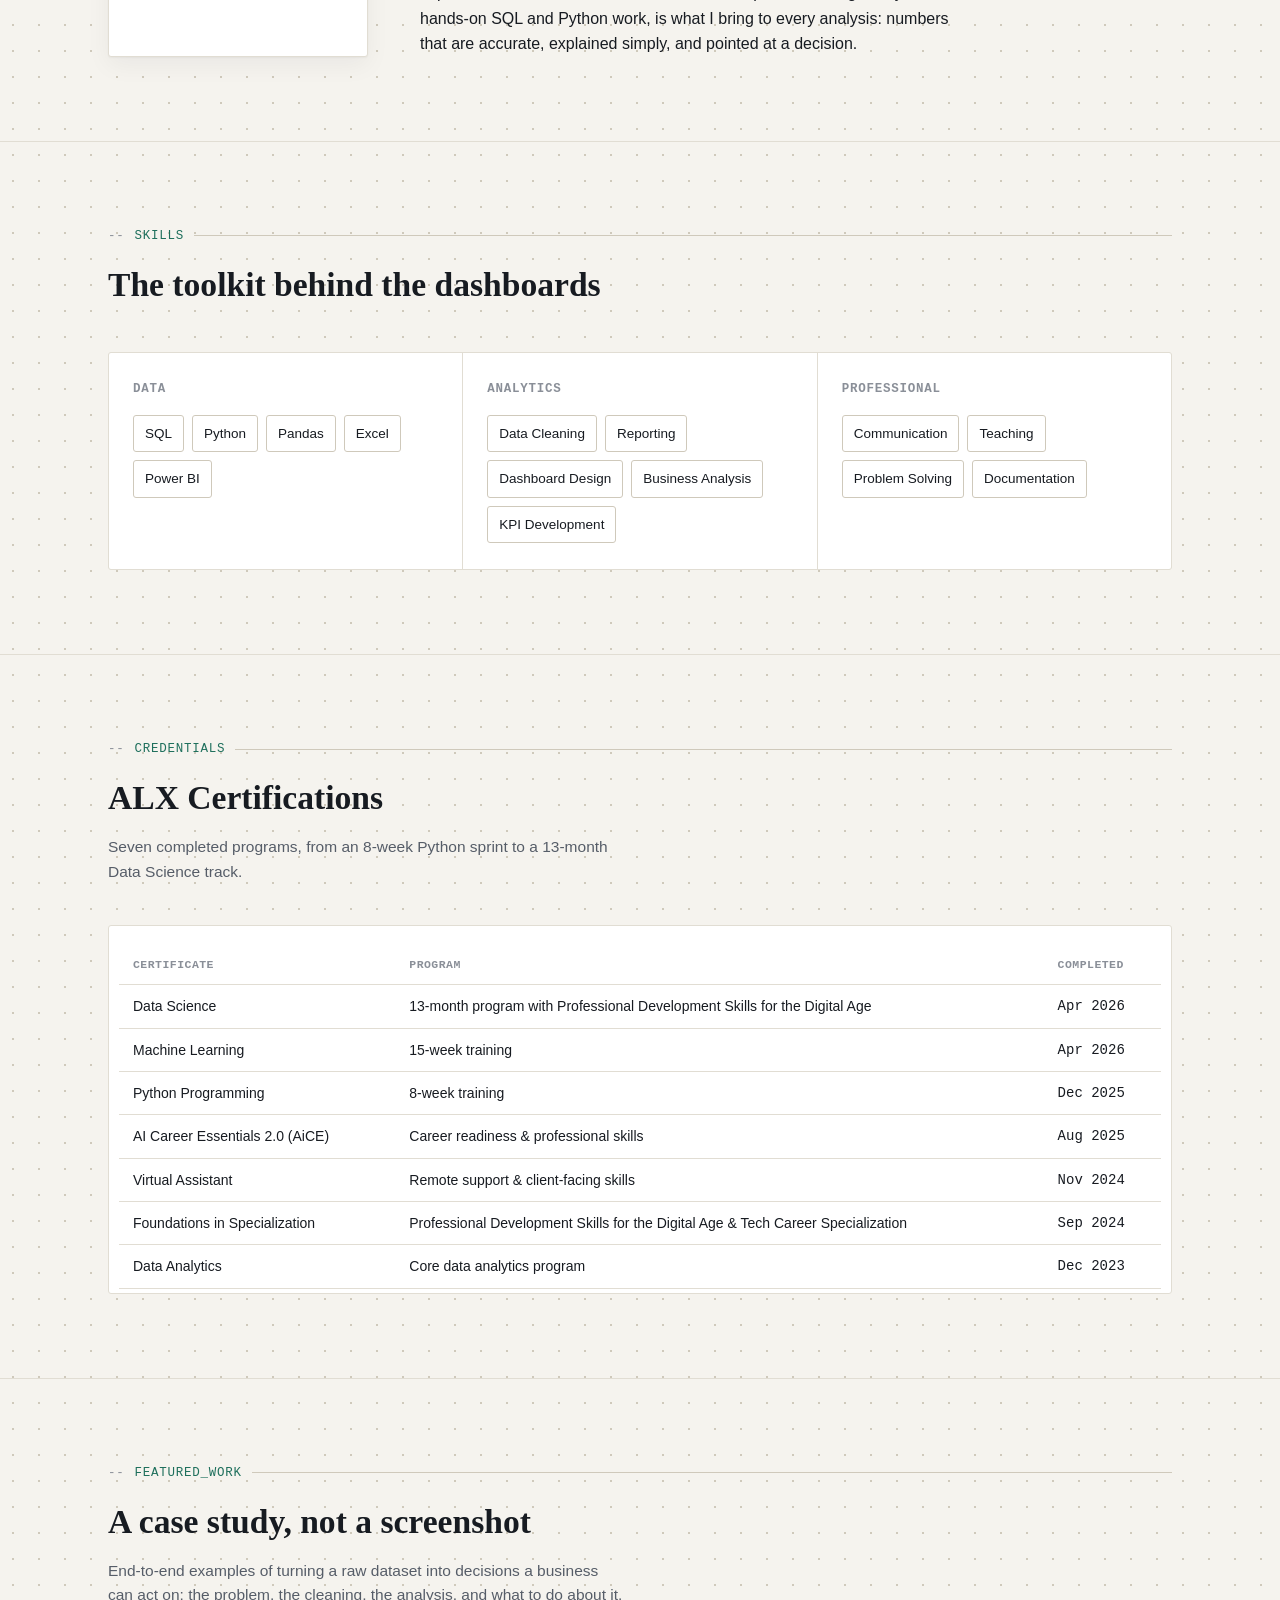
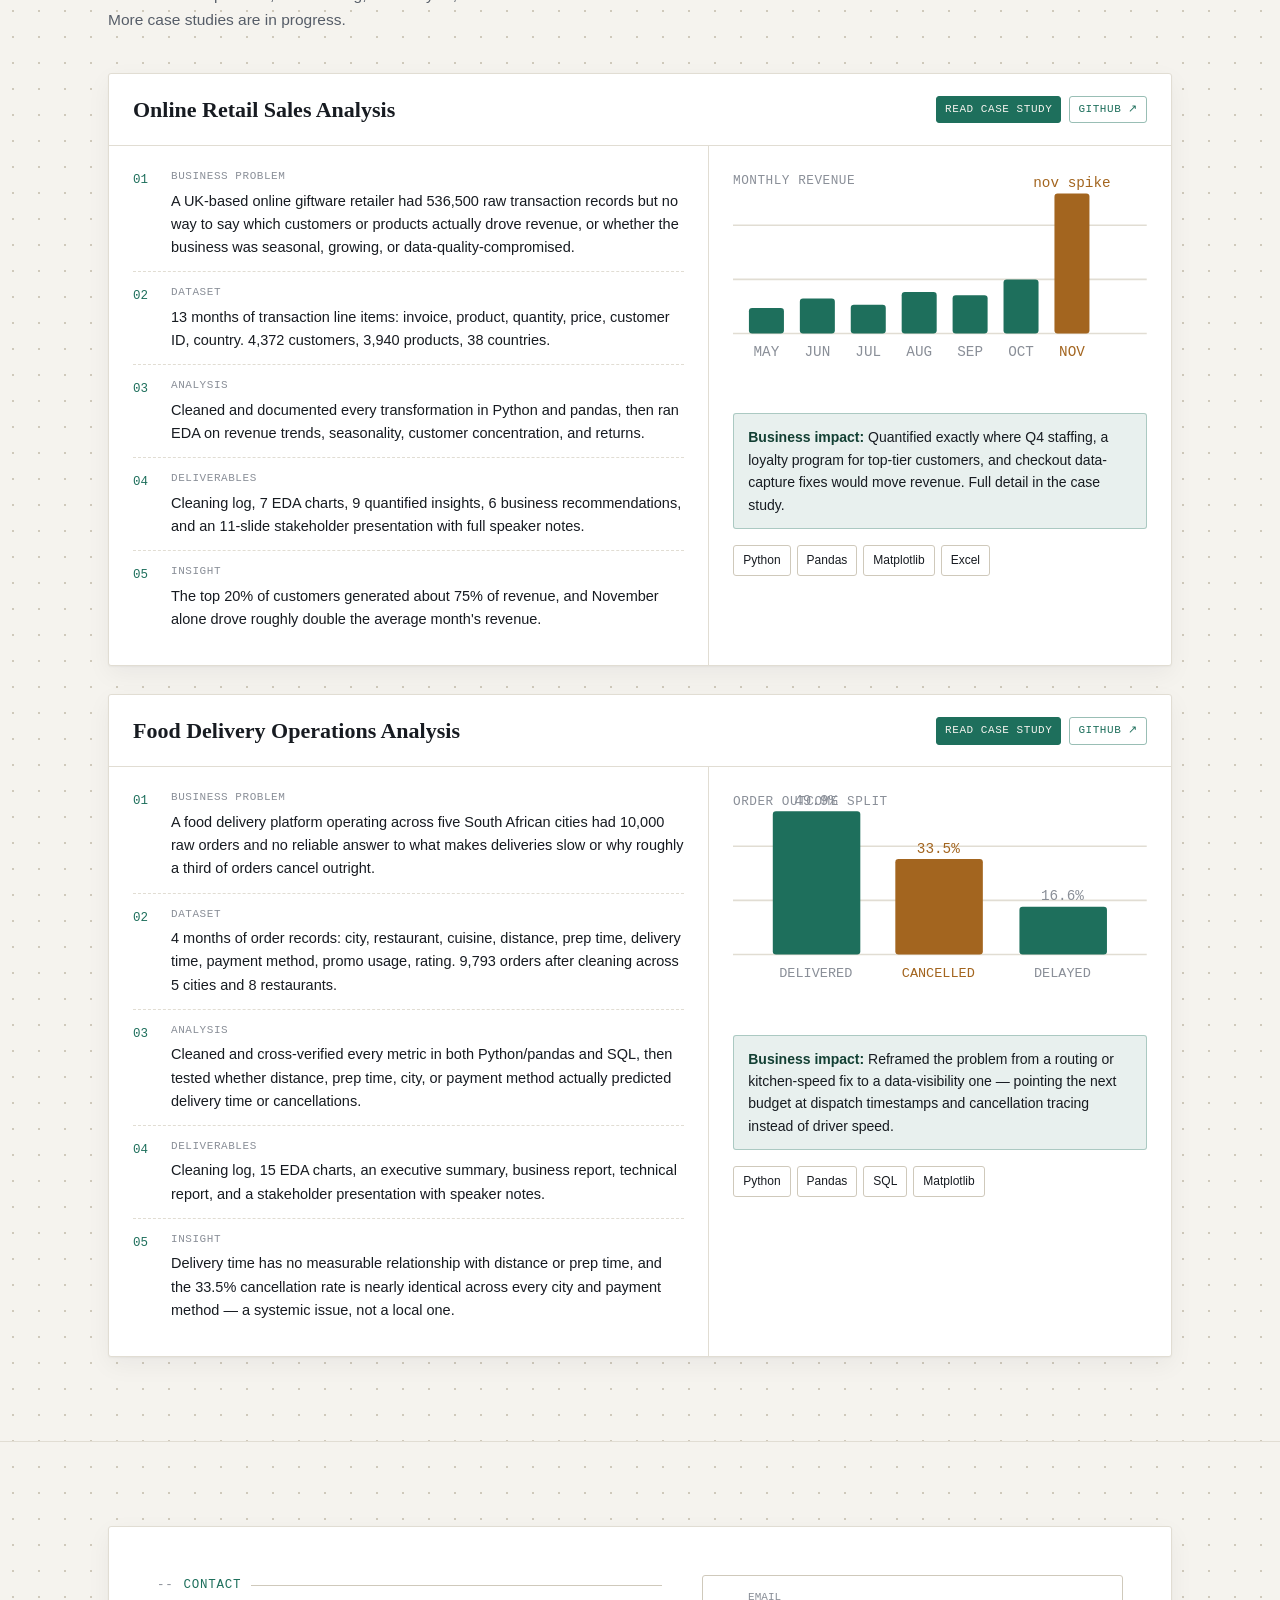
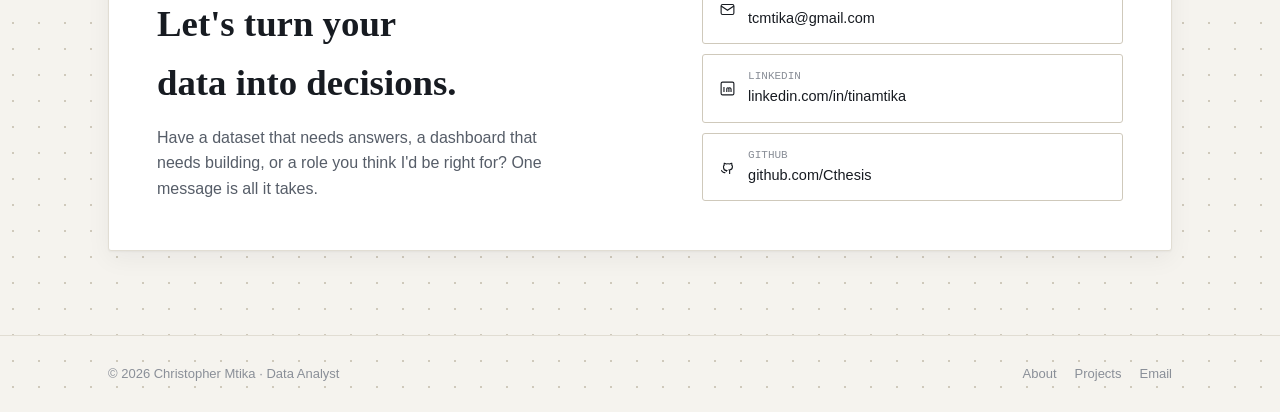
==== commit f80f57f4: "Add Food Delivery Operations Analysis case study New case study page (projects/food-delivery-operati" ====
--- a/index.html
+++ b/index.html
@@ -182,7 +182,7 @@
       <div class="section-head reveal">
         <p class="eyebrow">featured_work<span class="rule"></span></p>
         <h2 class="section-title">A case study, not a screenshot</h2>
-        <p class="section-sub">One end-to-end example of turning a raw dataset into decisions a business can act on: the problem, the cleaning, the analysis, and what to do about it. More case studies are in progress.</p>
+        <p class="section-sub">End-to-end examples of turning a raw dataset into decisions a business can act on: the problem, the cleaning, the analysis, and what to do about it. More case studies are in progress.</p>
       </div>
 
       <article class="project-card reveal">
@@ -230,6 +230,46 @@
           </div>
         </div>
       </article>
+
+      <article class="project-card reveal">
+        <div class="project-top">
+          <h3 class="project-name">Food Delivery Operations Analysis</h3>
+          <div class="project-top-links">
+            <a class="case-link solid" href="projects/food-delivery-operations-analysis/">Read Case Study</a>
+            <a class="case-link" href="https://github.com/Cthesis/food-delivery-operations-analysis" target="_blank" rel="noopener">GitHub &#8599;</a>
+          </div>
+        </div>
+        <div class="project-body">
+          <div class="project-steps">
+            <div class="step"><div class="n">01</div><div><div class="label">Business Problem</div><div class="text">A food delivery platform operating across five South African cities had 10,000 raw orders and no reliable answer to what makes deliveries slow or why roughly a third of orders cancel outright.</div></div></div>
+            <div class="step"><div class="n">02</div><div><div class="label">Dataset</div><div class="text">4 months of order records: city, restaurant, cuisine, distance, prep time, delivery time, payment method, promo usage, rating. 9,793 orders after cleaning across 5 cities and 8 restaurants.</div></div></div>
+            <div class="step"><div class="n">03</div><div><div class="label">Analysis</div><div class="text">Cleaned and cross-verified every metric in both Python/pandas and SQL, then tested whether distance, prep time, city, or payment method actually predicted delivery time or cancellations.</div></div></div>
+            <div class="step"><div class="n">04</div><div><div class="label">Deliverables</div><div class="text">Cleaning log, 15 EDA charts, an executive summary, business report, technical report, and a stakeholder presentation with speaker notes.</div></div></div>
+            <div class="step"><div class="n">05</div><div><div class="label">Insight</div><div class="text">Delivery time has no measurable relationship with distance or prep time, and the 33.5% cancellation rate is nearly identical across every city and payment method — a systemic issue, not a local one.</div></div></div>
+          </div>
+          <div class="project-visual">
+            <svg viewBox="0 0 260 144" xmlns="http://www.w3.org/2000/svg">
+              <text x="0" y="10" class="mono" font-size="8" letter-spacing="0.04em" fill="var(--ink-faint)">ORDER OUTCOME SPLIT</text>
+              <line x1="0" y1="104" x2="260" y2="104" stroke="var(--line)" stroke-width="1"/>
+              <line x1="0" y1="70" x2="260" y2="70" stroke="var(--line)" stroke-width="1"/>
+              <line x1="0" y1="36" x2="260" y2="36" stroke="var(--line)" stroke-width="1"/>
+              <g fill="var(--accent)">
+                <rect x="25" y="14" width="55" height="90" rx="2"/>
+                <rect x="180" y="74" width="55" height="30" rx="2"/>
+              </g>
+              <rect x="102" y="44" width="55" height="60" rx="2" fill="var(--tag-amber)"/>
+              <text x="52" y="10" text-anchor="middle" class="mono" font-size="9" fill="var(--ink-faint)">49.9%</text>
+              <text x="129" y="40" text-anchor="middle" class="mono" font-size="9" fill="var(--tag-amber)">33.5%</text>
+              <text x="207" y="70" text-anchor="middle" class="mono" font-size="9" fill="var(--ink-faint)">16.6%</text>
+              <text x="52" y="118" text-anchor="middle" class="mono" font-size="8.5" fill="var(--ink-faint)">DELIVERED</text>
+              <text x="129" y="118" text-anchor="middle" class="mono" font-size="8.5" fill="var(--tag-amber)">CANCELLED</text>
+              <text x="207" y="118" text-anchor="middle" class="mono" font-size="8.5" fill="var(--ink-faint)">DELAYED</text>
+            </svg>
+            <div class="impact-line"><strong>Business impact:</strong> Reframed the problem from a routing or kitchen-speed fix to a data-visibility one — pointing the next budget at dispatch timestamps and cancellation tracing instead of driver speed.</div>
+            <div class="tool-row"><span class="tag">Python</span><span class="tag">Pandas</span><span class="tag">SQL</span><span class="tag">Matplotlib</span></div>
+          </div>
+        </div>
+      </article>
     </div>
   </section>
 
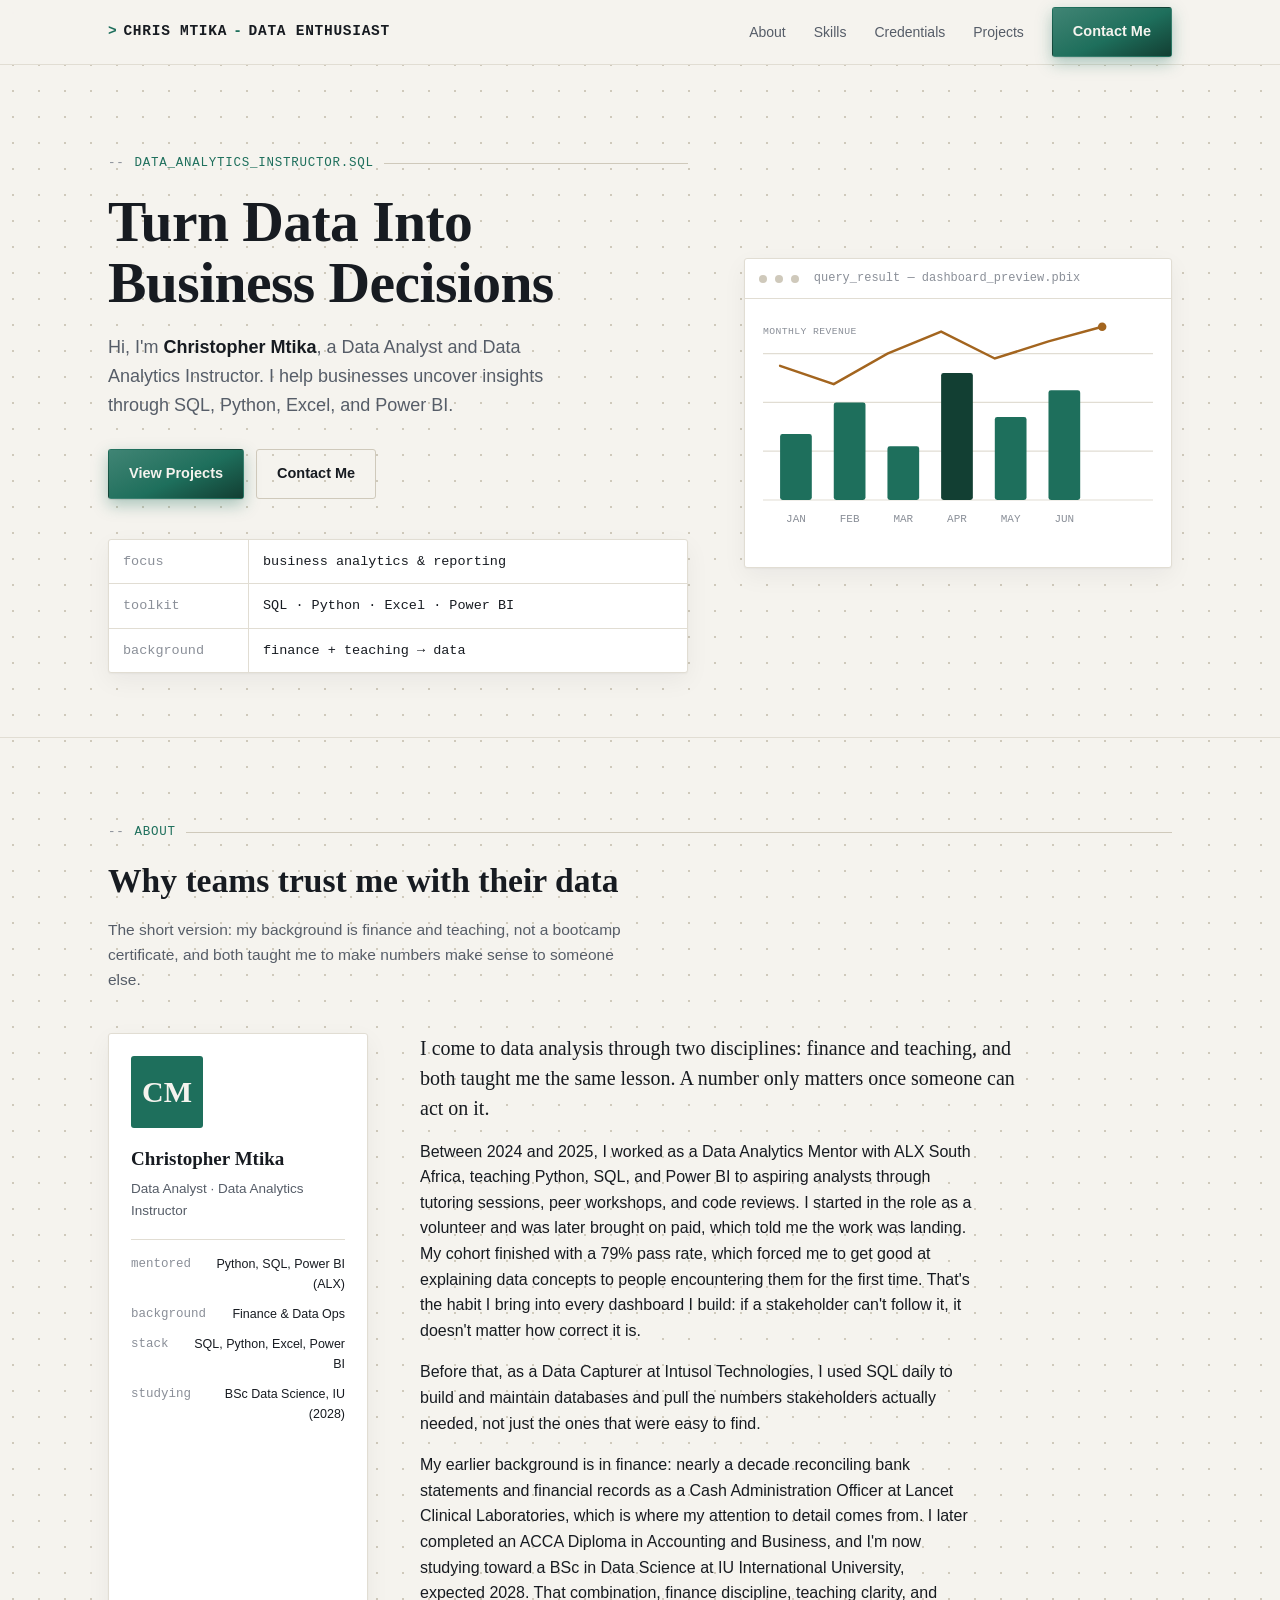
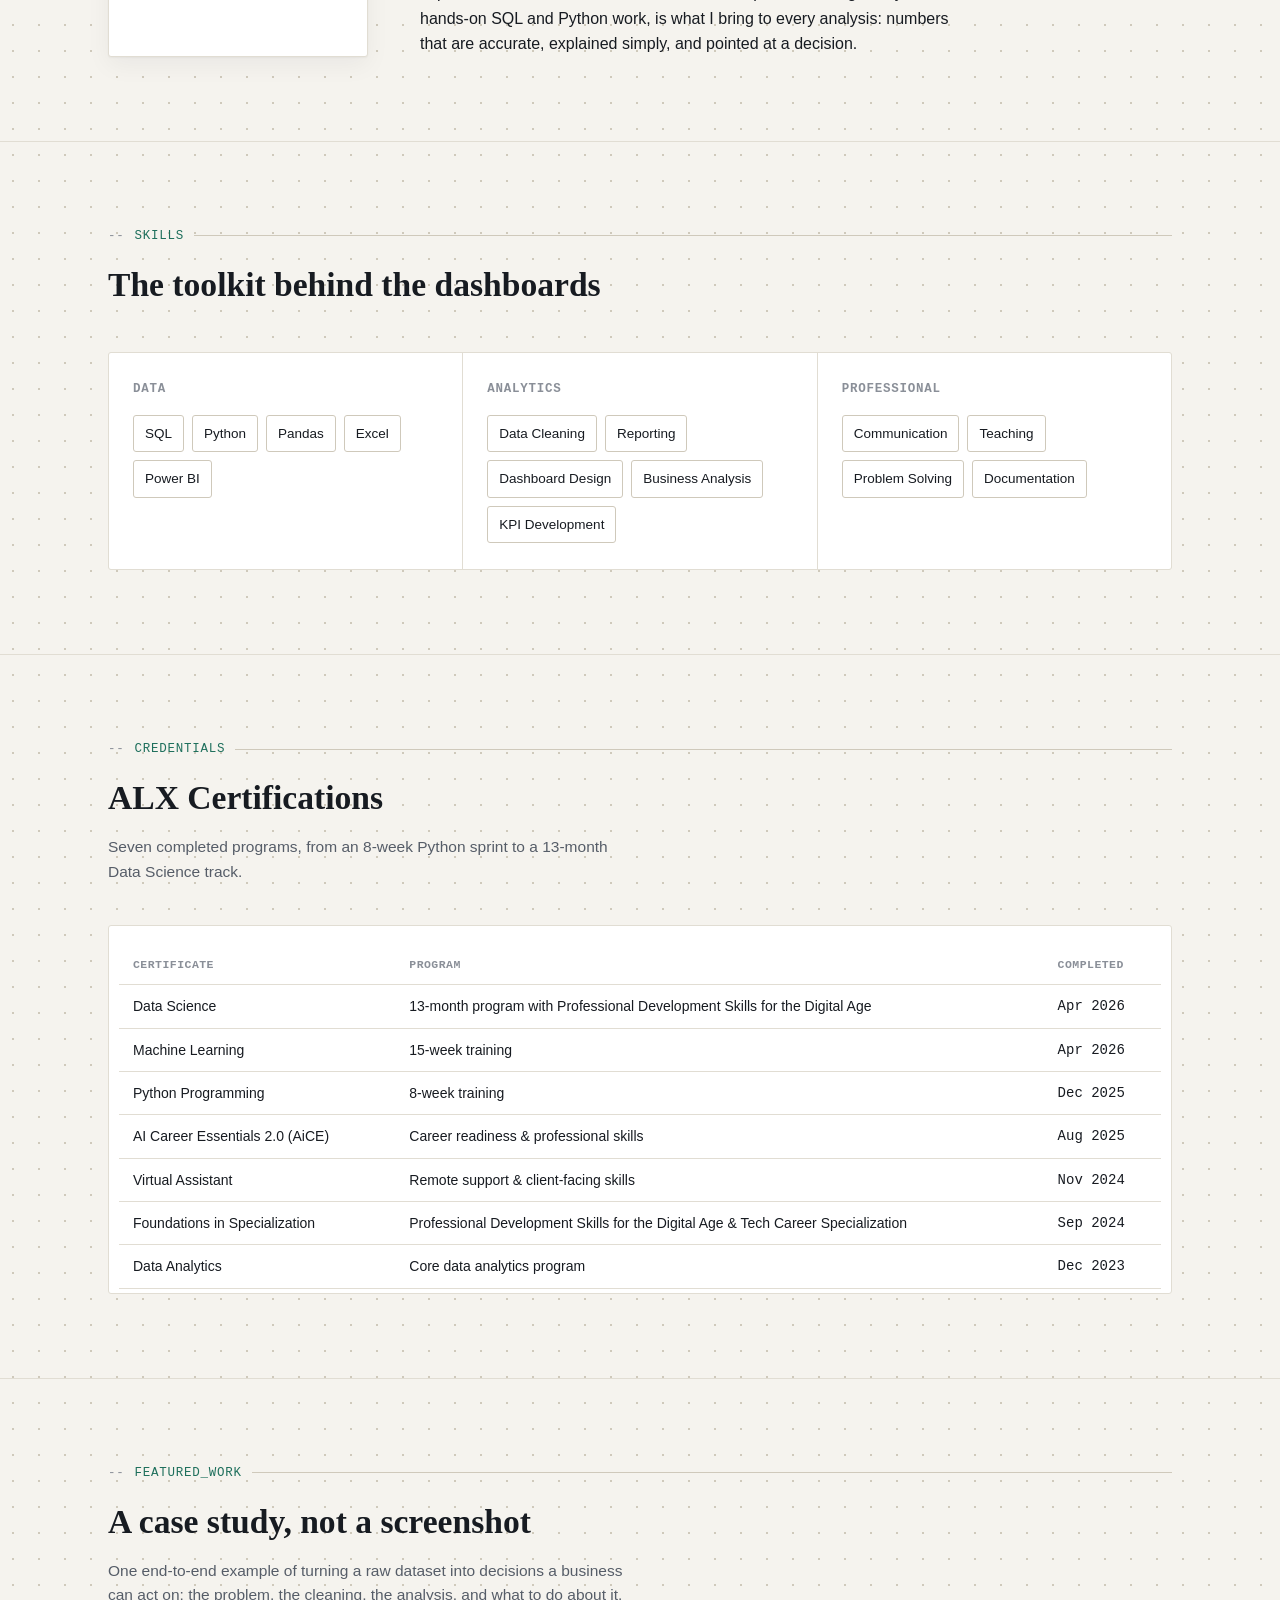
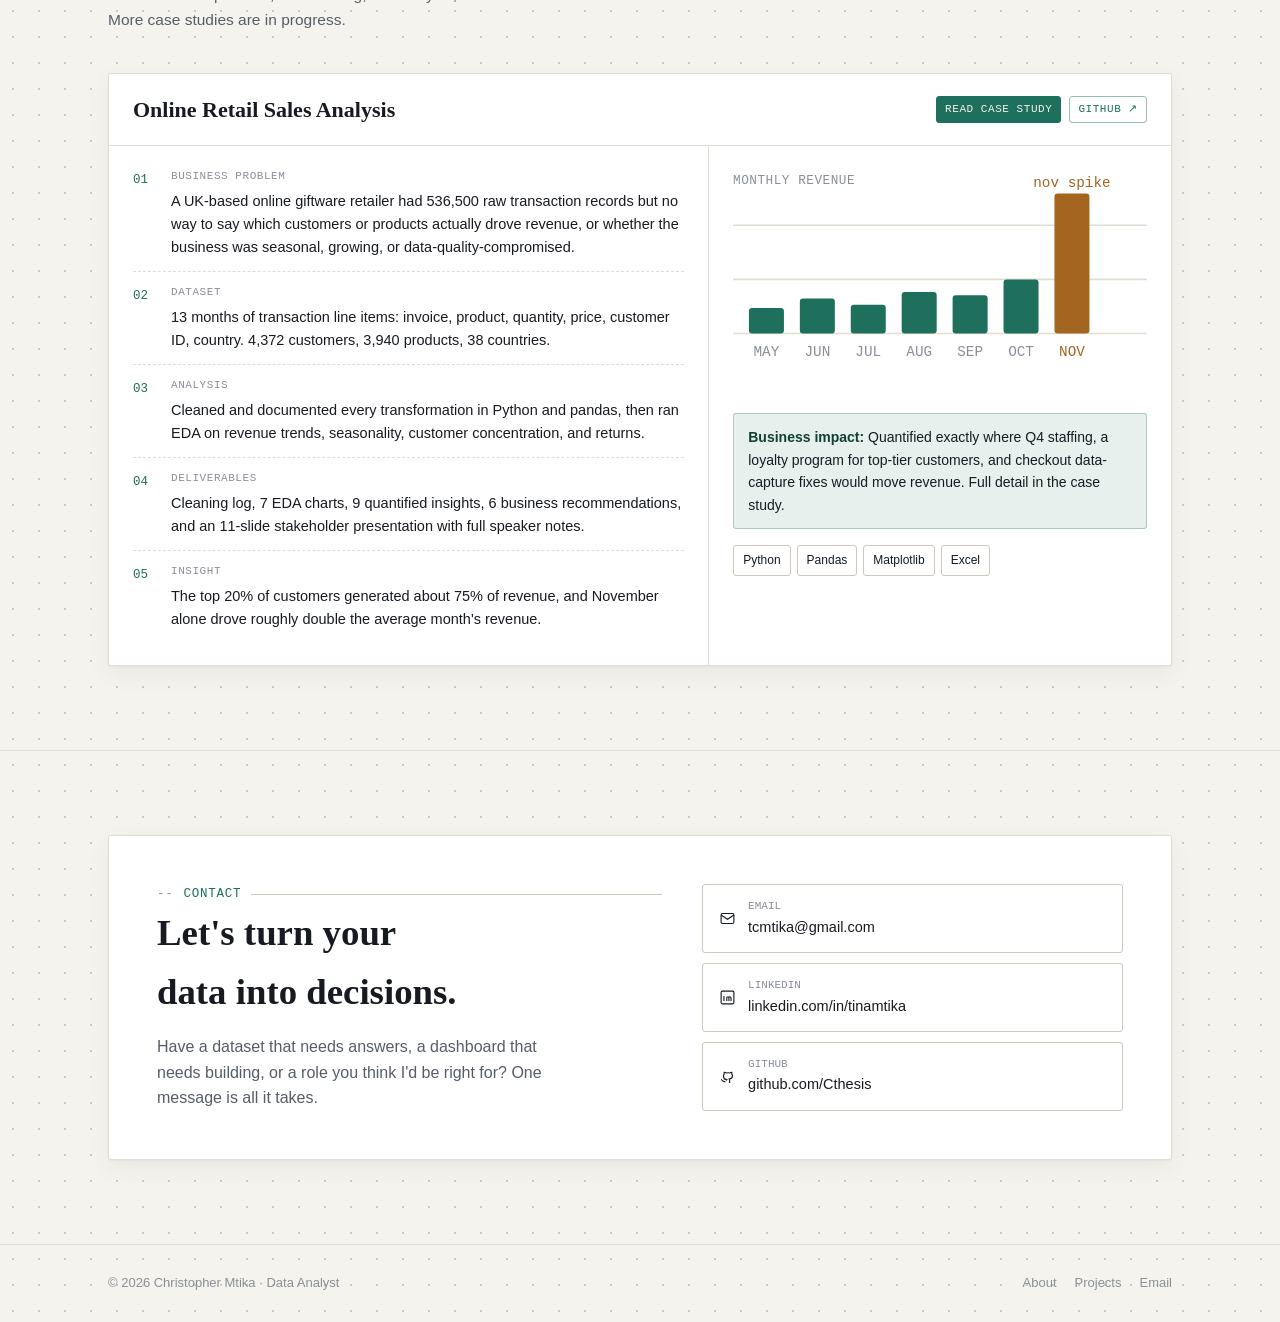
==== commit 2707a8aa: "Diagnostic: revert to last known-good content to isolate Pages build failure" ====
--- a/index.html
+++ b/index.html
@@ -182,7 +182,7 @@
       <div class="section-head reveal">
         <p class="eyebrow">featured_work<span class="rule"></span></p>
         <h2 class="section-title">A case study, not a screenshot</h2>
-        <p class="section-sub">End-to-end examples of turning a raw dataset into decisions a business can act on: the problem, the cleaning, the analysis, and what to do about it. More case studies are in progress.</p>
+        <p class="section-sub">One end-to-end example of turning a raw dataset into decisions a business can act on: the problem, the cleaning, the analysis, and what to do about it. More case studies are in progress.</p>
       </div>
 
       <article class="project-card reveal">
@@ -230,46 +230,6 @@
           </div>
         </div>
       </article>
-
-      <article class="project-card reveal">
-        <div class="project-top">
-          <h3 class="project-name">Food Delivery Operations Analysis</h3>
-          <div class="project-top-links">
-            <a class="case-link solid" href="projects/food-delivery-operations-analysis/">Read Case Study</a>
-            <a class="case-link" href="https://github.com/Cthesis/food-delivery-operations-analysis" target="_blank" rel="noopener">GitHub &#8599;</a>
-          </div>
-        </div>
-        <div class="project-body">
-          <div class="project-steps">
-            <div class="step"><div class="n">01</div><div><div class="label">Business Problem</div><div class="text">A food delivery platform operating across five South African cities had 10,000 raw orders and no reliable answer to what makes deliveries slow or why roughly a third of orders cancel outright.</div></div></div>
-            <div class="step"><div class="n">02</div><div><div class="label">Dataset</div><div class="text">4 months of order records: city, restaurant, cuisine, distance, prep time, delivery time, payment method, promo usage, rating. 9,793 orders after cleaning across 5 cities and 8 restaurants.</div></div></div>
-            <div class="step"><div class="n">03</div><div><div class="label">Analysis</div><div class="text">Cleaned and cross-verified every metric in both Python/pandas and SQL, then tested whether distance, prep time, city, or payment method actually predicted delivery time or cancellations.</div></div></div>
-            <div class="step"><div class="n">04</div><div><div class="label">Deliverables</div><div class="text">Cleaning log, 15 EDA charts, an executive summary, business report, technical report, and a stakeholder presentation with speaker notes.</div></div></div>
-            <div class="step"><div class="n">05</div><div><div class="label">Insight</div><div class="text">Delivery time has no measurable relationship with distance or prep time, and the 33.5% cancellation rate is nearly identical across every city and payment method — a systemic issue, not a local one.</div></div></div>
-          </div>
-          <div class="project-visual">
-            <svg viewBox="0 0 260 144" xmlns="http://www.w3.org/2000/svg">
-              <text x="0" y="10" class="mono" font-size="8" letter-spacing="0.04em" fill="var(--ink-faint)">ORDER OUTCOME SPLIT</text>
-              <line x1="0" y1="104" x2="260" y2="104" stroke="var(--line)" stroke-width="1"/>
-              <line x1="0" y1="70" x2="260" y2="70" stroke="var(--line)" stroke-width="1"/>
-              <line x1="0" y1="36" x2="260" y2="36" stroke="var(--line)" stroke-width="1"/>
-              <g fill="var(--accent)">
-                <rect x="25" y="14" width="55" height="90" rx="2"/>
-                <rect x="180" y="74" width="55" height="30" rx="2"/>
-              </g>
-              <rect x="102" y="44" width="55" height="60" rx="2" fill="var(--tag-amber)"/>
-              <text x="52" y="10" text-anchor="middle" class="mono" font-size="9" fill="var(--ink-faint)">49.9%</text>
-              <text x="129" y="40" text-anchor="middle" class="mono" font-size="9" fill="var(--tag-amber)">33.5%</text>
-              <text x="207" y="70" text-anchor="middle" class="mono" font-size="9" fill="var(--ink-faint)">16.6%</text>
-              <text x="52" y="118" text-anchor="middle" class="mono" font-size="8.5" fill="var(--ink-faint)">DELIVERED</text>
-              <text x="129" y="118" text-anchor="middle" class="mono" font-size="8.5" fill="var(--tag-amber)">CANCELLED</text>
-              <text x="207" y="118" text-anchor="middle" class="mono" font-size="8.5" fill="var(--ink-faint)">DELAYED</text>
-            </svg>
-            <div class="impact-line"><strong>Business impact:</strong> Reframed the problem from a routing or kitchen-speed fix to a data-visibility one — pointing the next budget at dispatch timestamps and cancellation tracing instead of driver speed.</div>
-            <div class="tool-row"><span class="tag">Python</span><span class="tag">Pandas</span><span class="tag">SQL</span><span class="tag">Matplotlib</span></div>
-          </div>
-        </div>
-      </article>
     </div>
   </section>
 
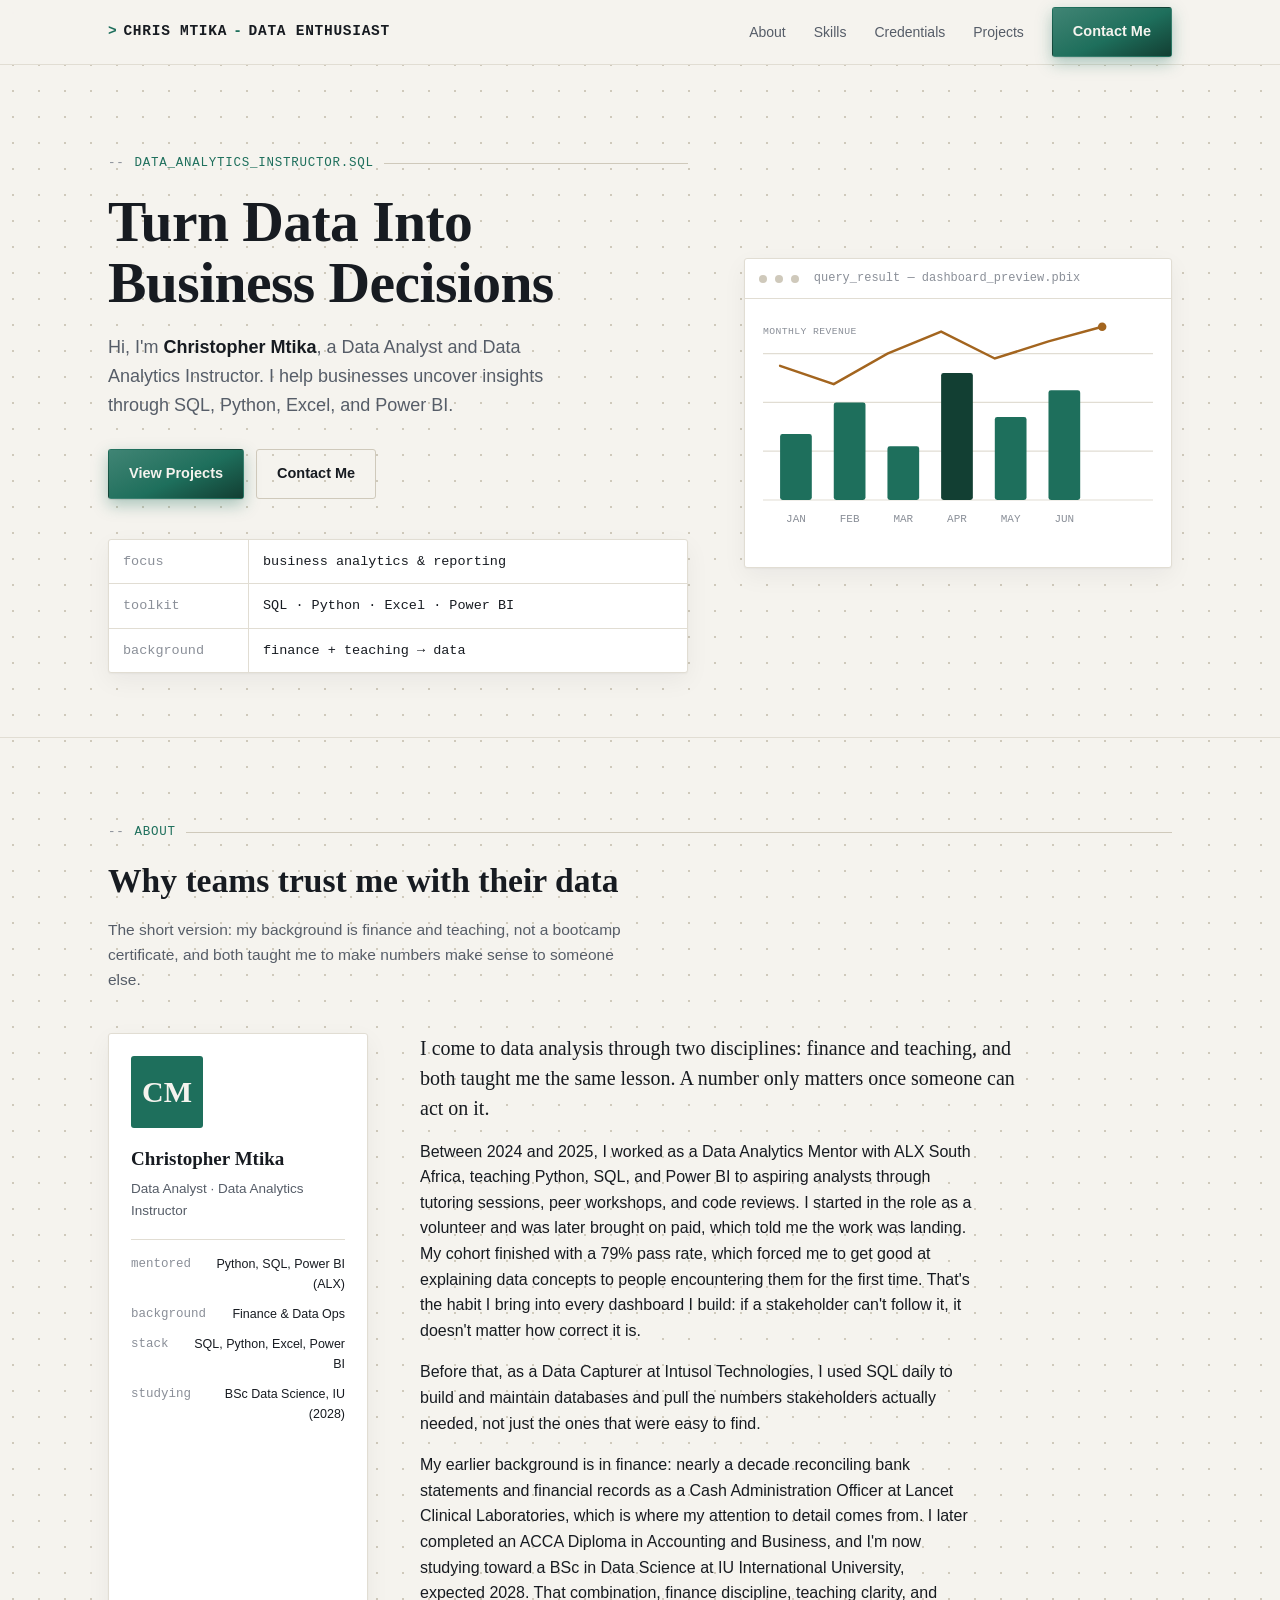
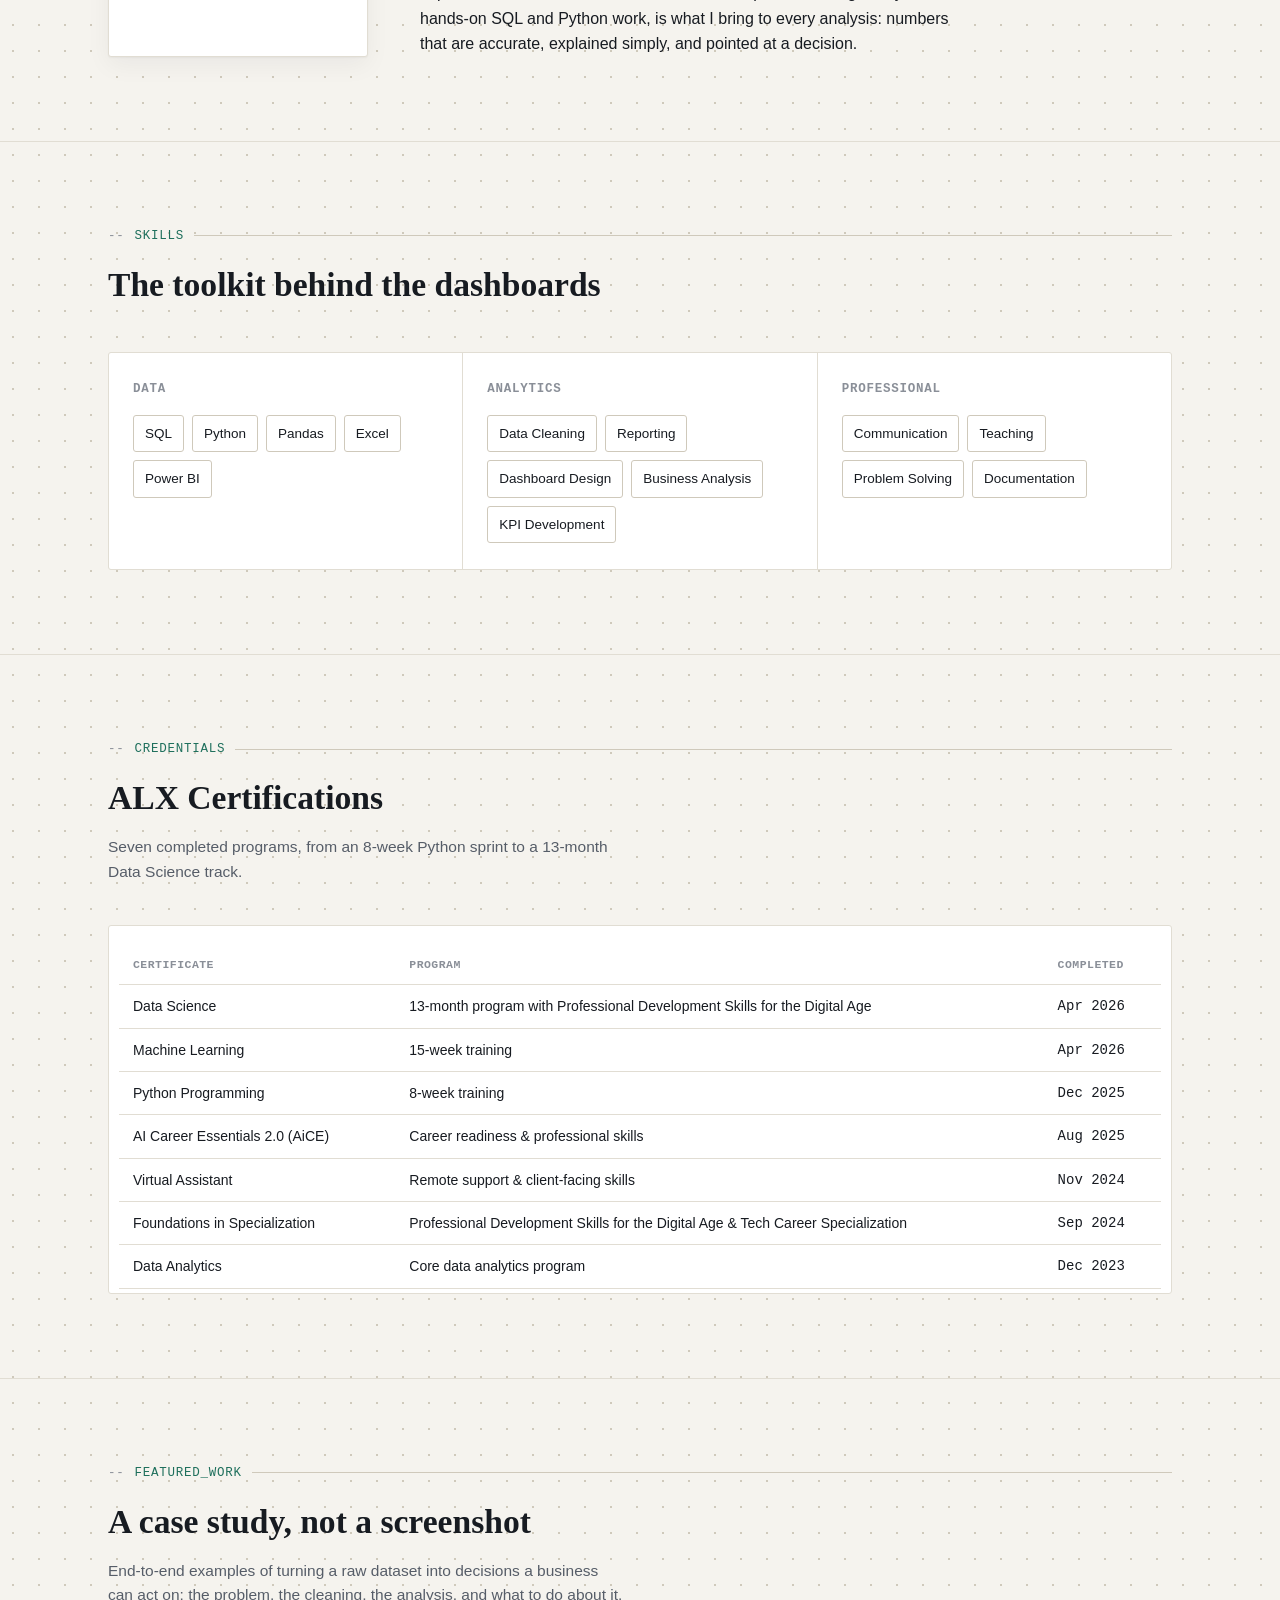
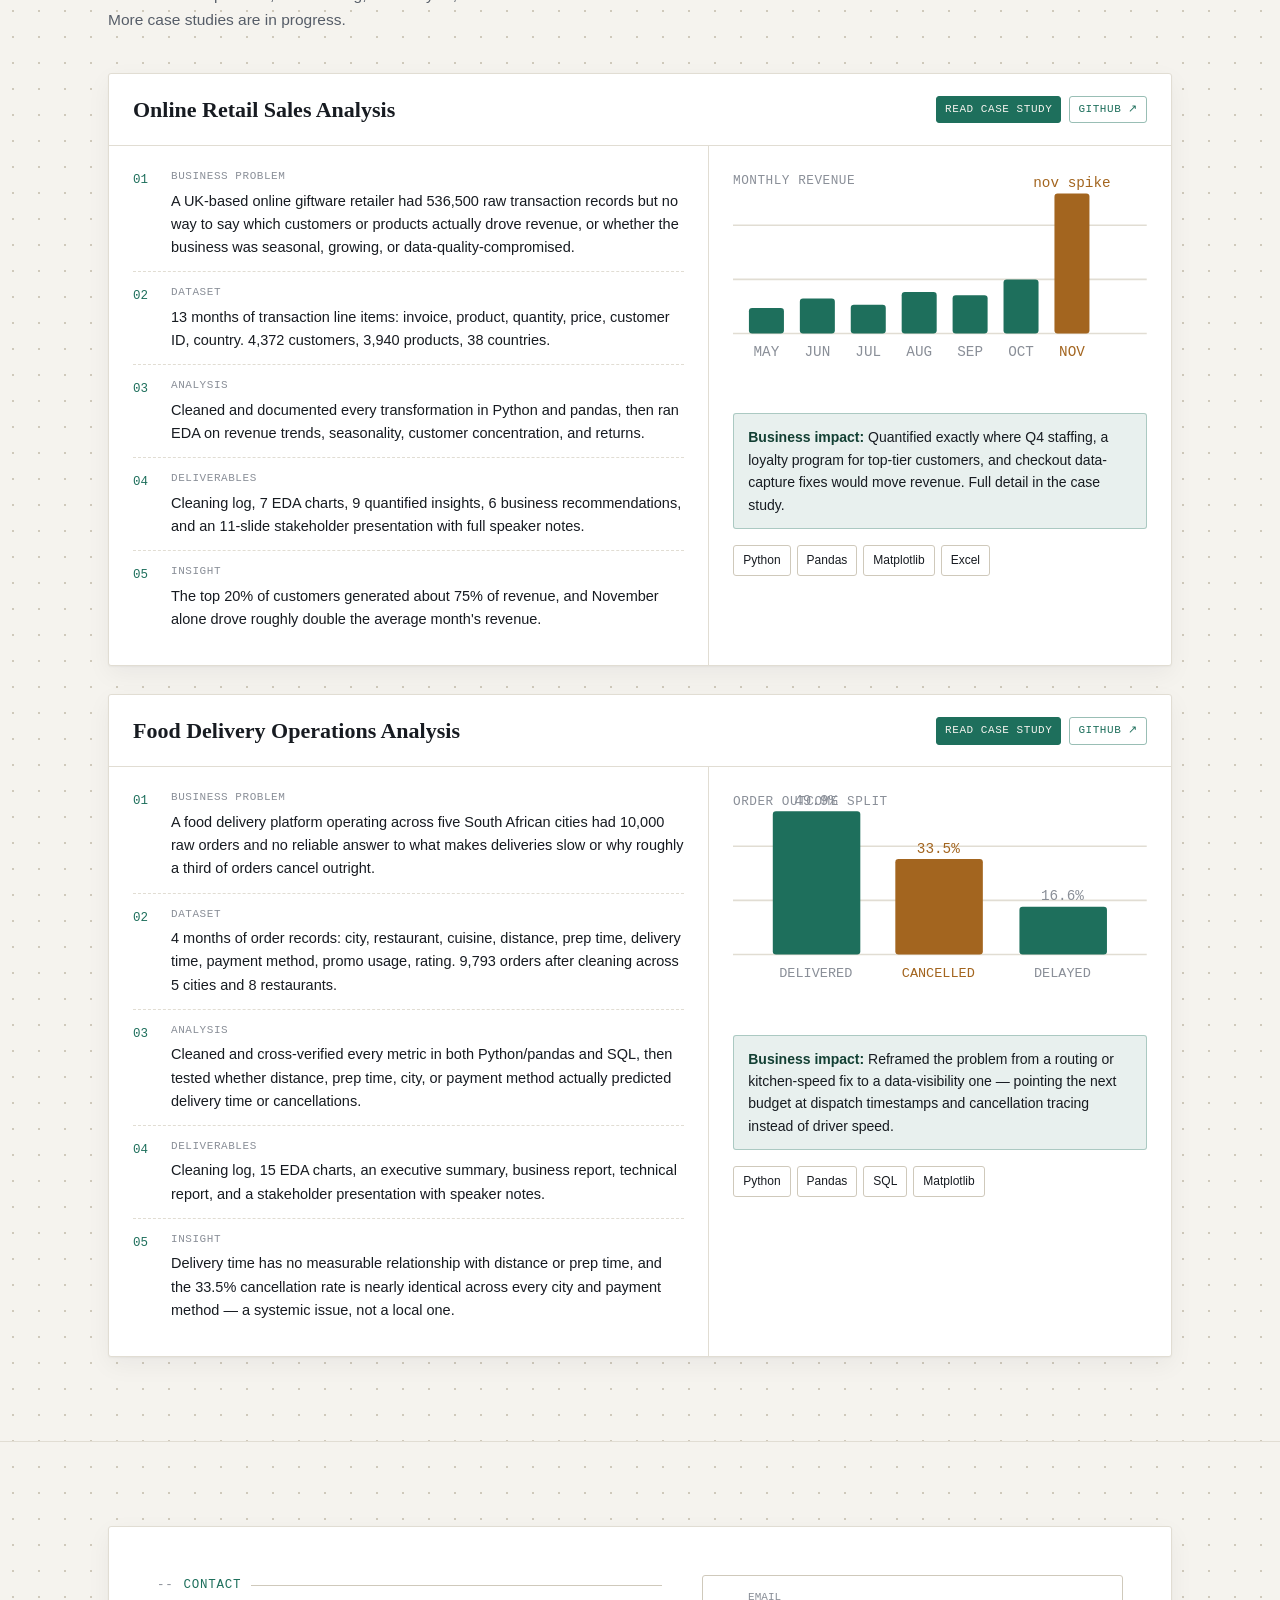
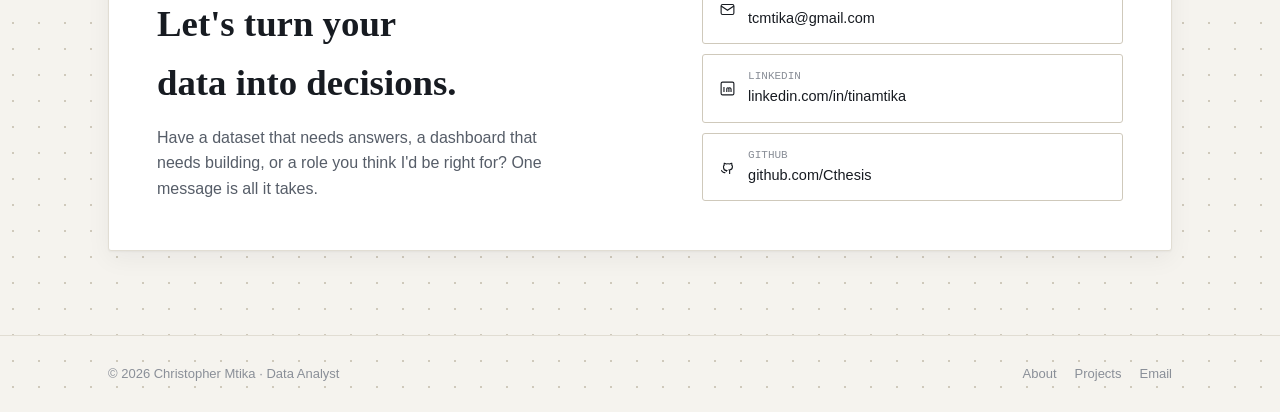
==== commit 6269725b: "Restore Food Delivery Operations Analysis case study (revert the diagnostic revert)" ====
--- a/index.html
+++ b/index.html
@@ -182,7 +182,7 @@
       <div class="section-head reveal">
         <p class="eyebrow">featured_work<span class="rule"></span></p>
         <h2 class="section-title">A case study, not a screenshot</h2>
-        <p class="section-sub">One end-to-end example of turning a raw dataset into decisions a business can act on: the problem, the cleaning, the analysis, and what to do about it. More case studies are in progress.</p>
+        <p class="section-sub">End-to-end examples of turning a raw dataset into decisions a business can act on: the problem, the cleaning, the analysis, and what to do about it. More case studies are in progress.</p>
       </div>
 
       <article class="project-card reveal">
@@ -230,6 +230,46 @@
           </div>
         </div>
       </article>
+
+      <article class="project-card reveal">
+        <div class="project-top">
+          <h3 class="project-name">Food Delivery Operations Analysis</h3>
+          <div class="project-top-links">
+            <a class="case-link solid" href="projects/food-delivery-operations-analysis/">Read Case Study</a>
+            <a class="case-link" href="https://github.com/Cthesis/food-delivery-operations-analysis" target="_blank" rel="noopener">GitHub &#8599;</a>
+          </div>
+        </div>
+        <div class="project-body">
+          <div class="project-steps">
+            <div class="step"><div class="n">01</div><div><div class="label">Business Problem</div><div class="text">A food delivery platform operating across five South African cities had 10,000 raw orders and no reliable answer to what makes deliveries slow or why roughly a third of orders cancel outright.</div></div></div>
+            <div class="step"><div class="n">02</div><div><div class="label">Dataset</div><div class="text">4 months of order records: city, restaurant, cuisine, distance, prep time, delivery time, payment method, promo usage, rating. 9,793 orders after cleaning across 5 cities and 8 restaurants.</div></div></div>
+            <div class="step"><div class="n">03</div><div><div class="label">Analysis</div><div class="text">Cleaned and cross-verified every metric in both Python/pandas and SQL, then tested whether distance, prep time, city, or payment method actually predicted delivery time or cancellations.</div></div></div>
+            <div class="step"><div class="n">04</div><div><div class="label">Deliverables</div><div class="text">Cleaning log, 15 EDA charts, an executive summary, business report, technical report, and a stakeholder presentation with speaker notes.</div></div></div>
+            <div class="step"><div class="n">05</div><div><div class="label">Insight</div><div class="text">Delivery time has no measurable relationship with distance or prep time, and the 33.5% cancellation rate is nearly identical across every city and payment method — a systemic issue, not a local one.</div></div></div>
+          </div>
+          <div class="project-visual">
+            <svg viewBox="0 0 260 144" xmlns="http://www.w3.org/2000/svg">
+              <text x="0" y="10" class="mono" font-size="8" letter-spacing="0.04em" fill="var(--ink-faint)">ORDER OUTCOME SPLIT</text>
+              <line x1="0" y1="104" x2="260" y2="104" stroke="var(--line)" stroke-width="1"/>
+              <line x1="0" y1="70" x2="260" y2="70" stroke="var(--line)" stroke-width="1"/>
+              <line x1="0" y1="36" x2="260" y2="36" stroke="var(--line)" stroke-width="1"/>
+              <g fill="var(--accent)">
+                <rect x="25" y="14" width="55" height="90" rx="2"/>
+                <rect x="180" y="74" width="55" height="30" rx="2"/>
+              </g>
+              <rect x="102" y="44" width="55" height="60" rx="2" fill="var(--tag-amber)"/>
+              <text x="52" y="10" text-anchor="middle" class="mono" font-size="9" fill="var(--ink-faint)">49.9%</text>
+              <text x="129" y="40" text-anchor="middle" class="mono" font-size="9" fill="var(--tag-amber)">33.5%</text>
+              <text x="207" y="70" text-anchor="middle" class="mono" font-size="9" fill="var(--ink-faint)">16.6%</text>
+              <text x="52" y="118" text-anchor="middle" class="mono" font-size="8.5" fill="var(--ink-faint)">DELIVERED</text>
+              <text x="129" y="118" text-anchor="middle" class="mono" font-size="8.5" fill="var(--tag-amber)">CANCELLED</text>
+              <text x="207" y="118" text-anchor="middle" class="mono" font-size="8.5" fill="var(--ink-faint)">DELAYED</text>
+            </svg>
+            <div class="impact-line"><strong>Business impact:</strong> Reframed the problem from a routing or kitchen-speed fix to a data-visibility one — pointing the next budget at dispatch timestamps and cancellation tracing instead of driver speed.</div>
+            <div class="tool-row"><span class="tag">Python</span><span class="tag">Pandas</span><span class="tag">SQL</span><span class="tag">Matplotlib</span></div>
+          </div>
+        </div>
+      </article>
     </div>
   </section>
 
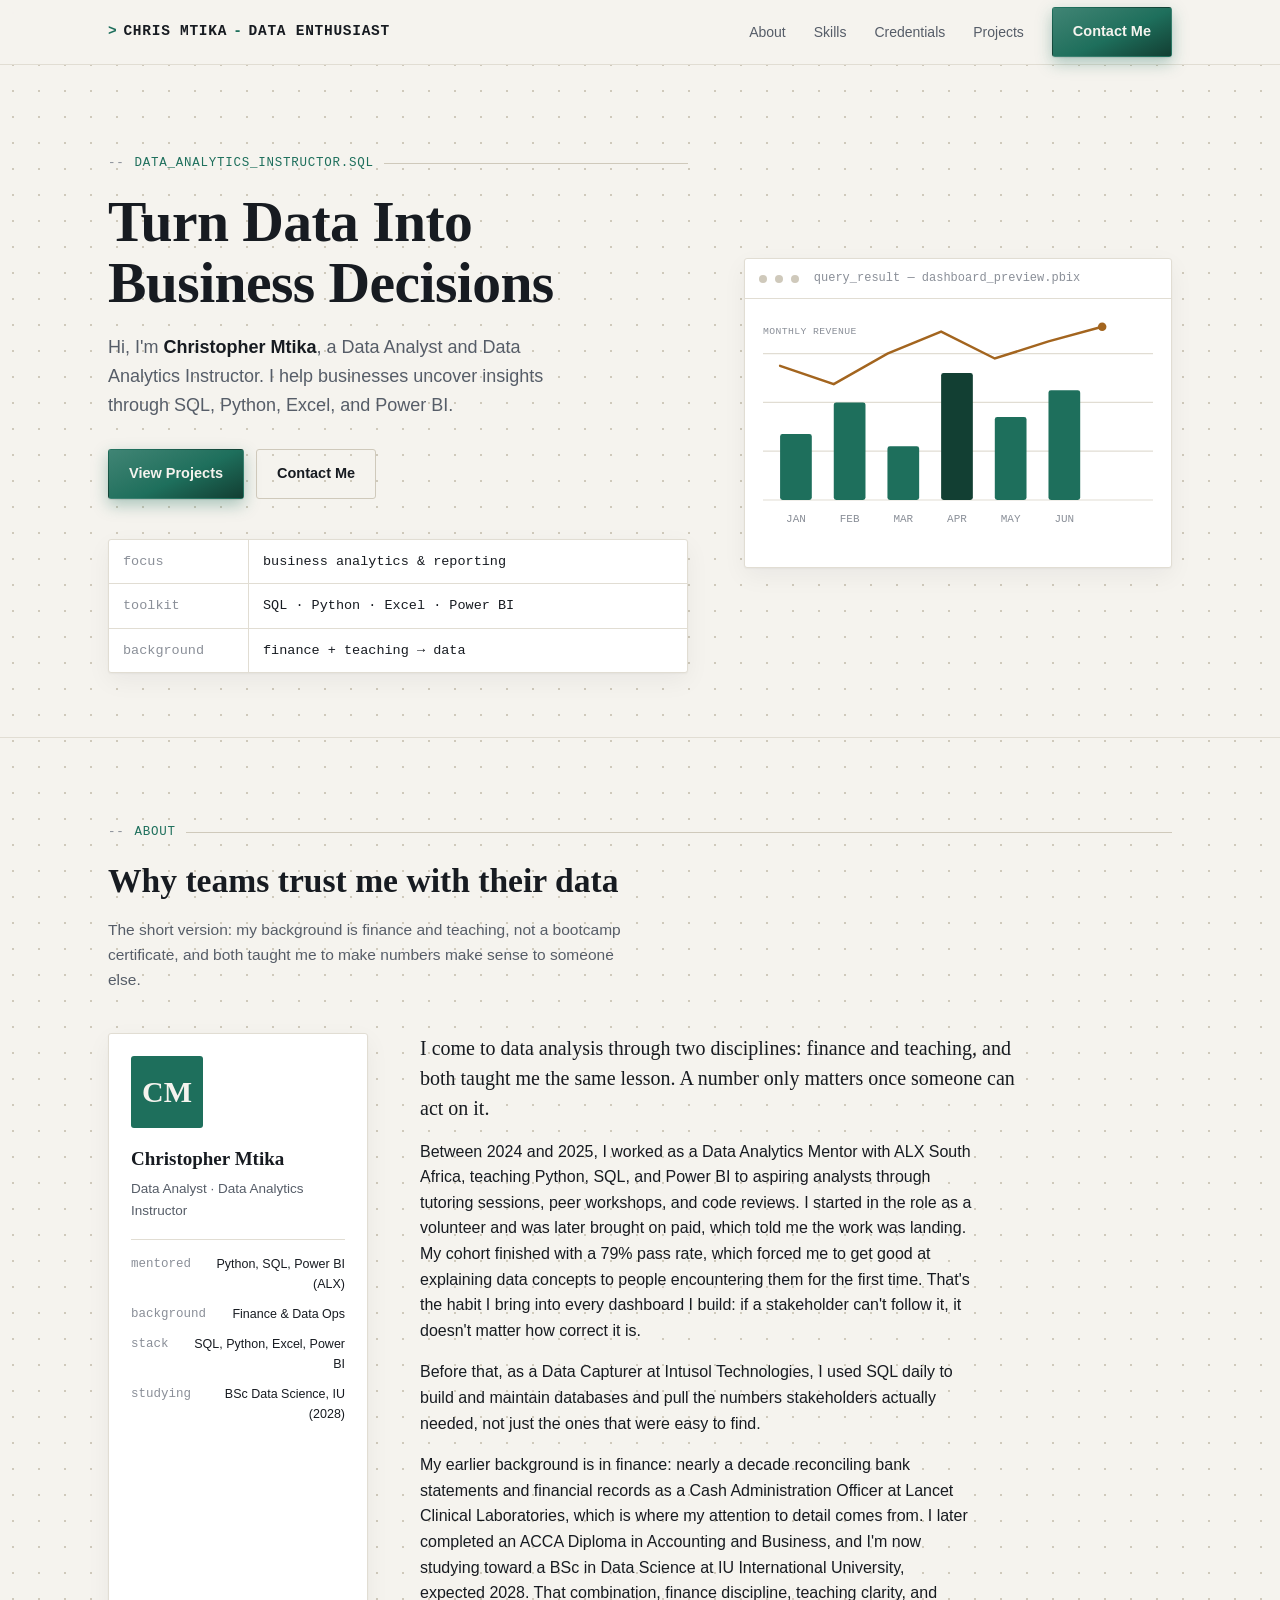
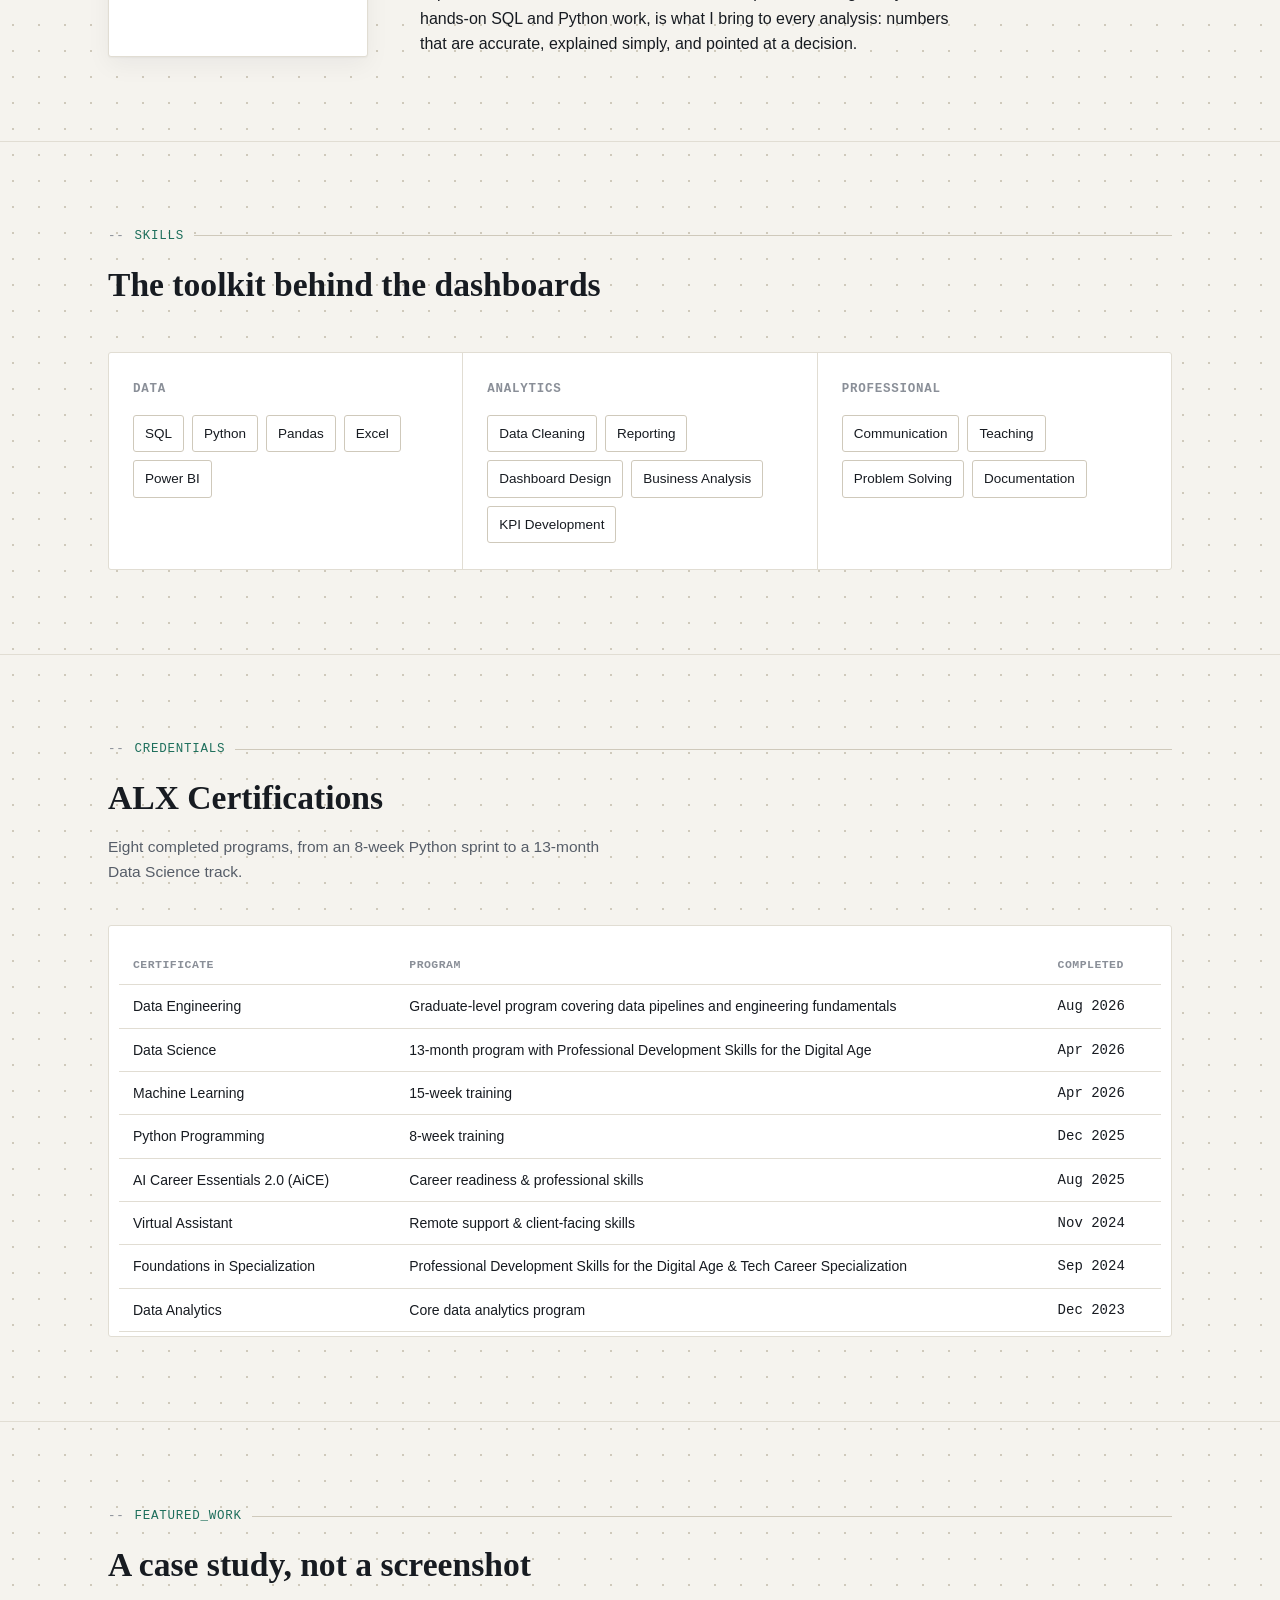
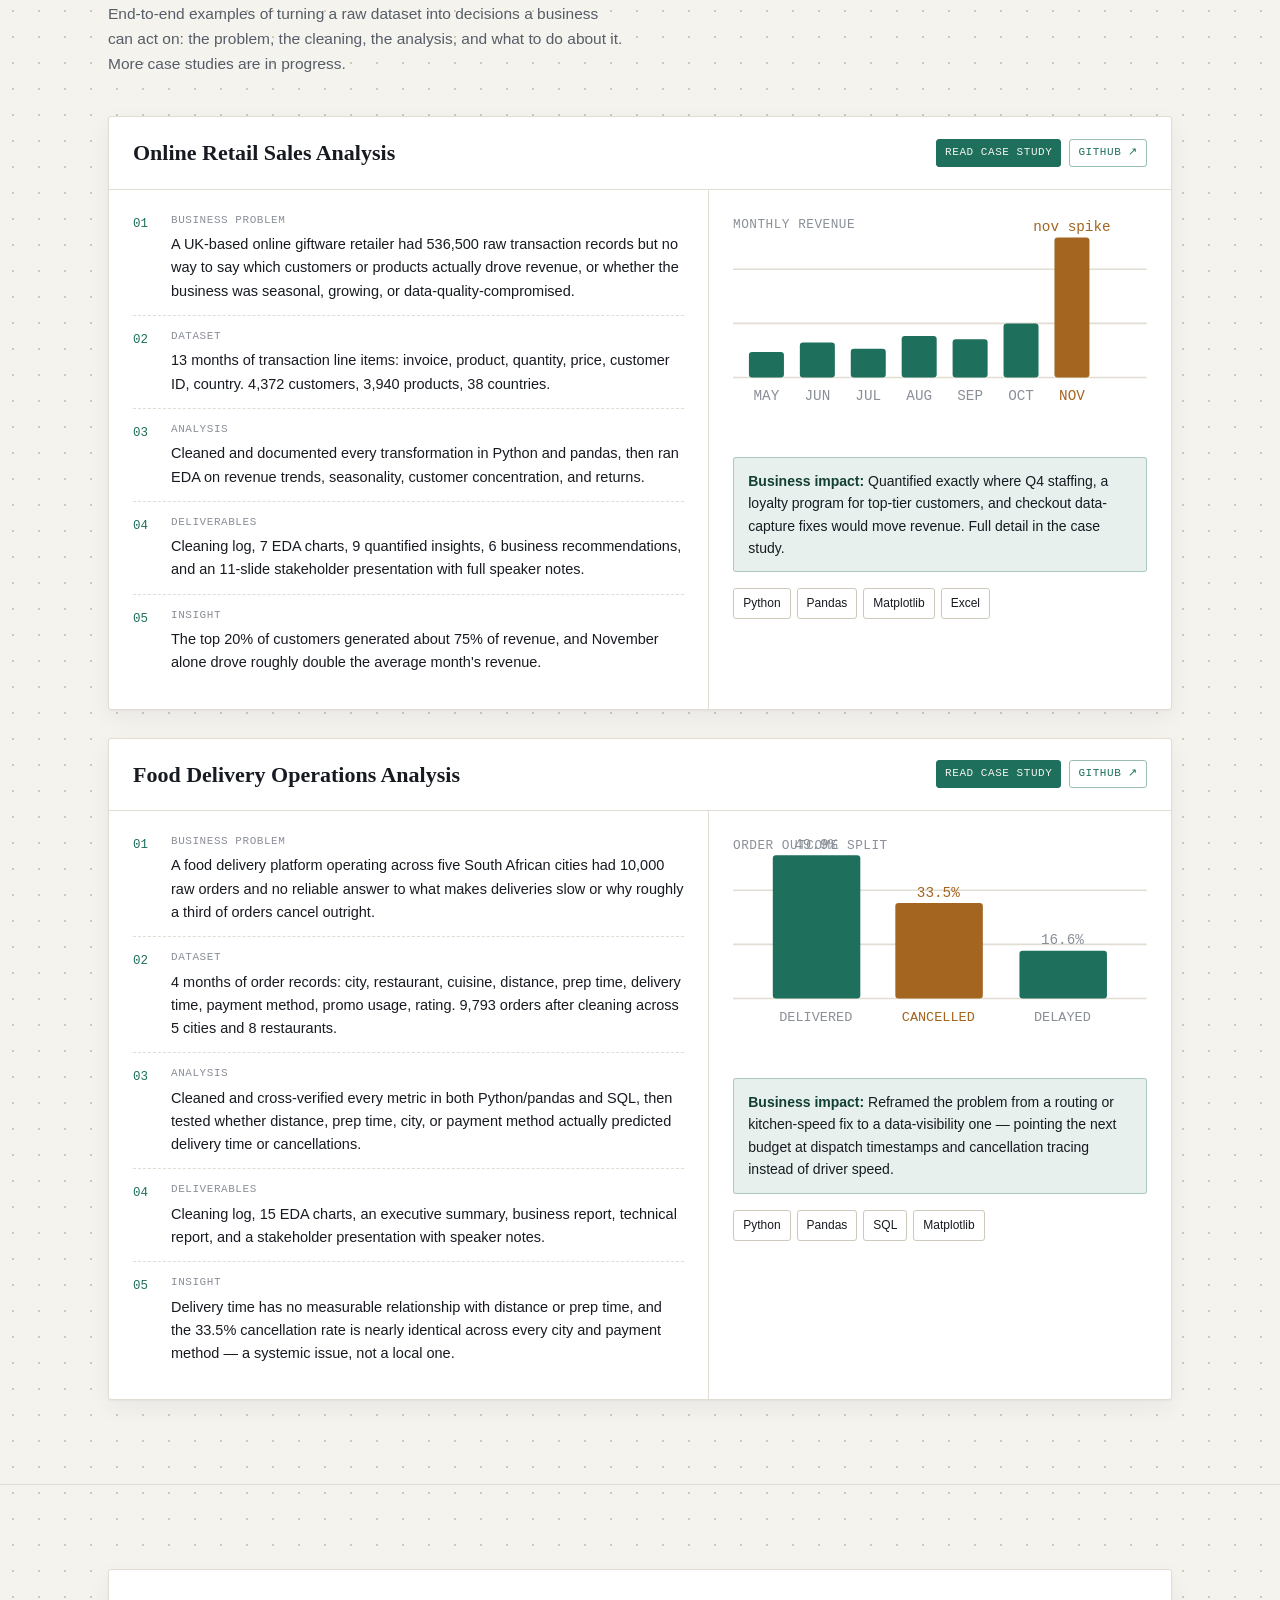
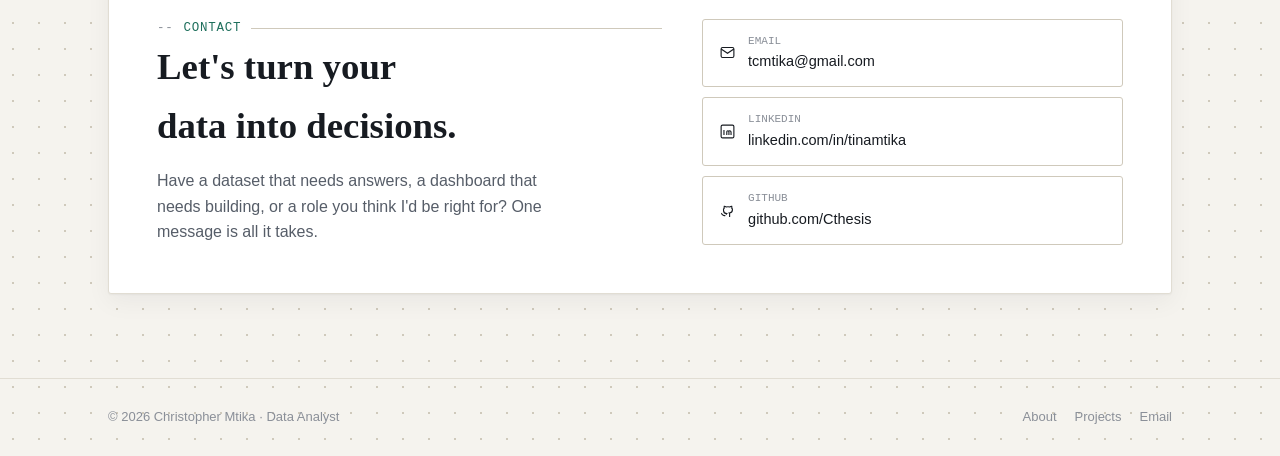
==== commit c56cc87e: "Add Data Engineering certification to credentials table Co-Authored-By: Claude Sonnet 5 <noreply@ant" ====
--- a/index.html
+++ b/index.html
@@ -154,7 +154,7 @@
       <div class="section-head reveal">
         <p class="eyebrow">credentials<span class="rule"></span></p>
         <h2 class="section-title">ALX Certifications</h2>
-        <p class="section-sub">Seven completed programs, from an 8-week Python sprint to a 13-month Data Science track.</p>
+        <p class="section-sub">Eight completed programs, from an 8-week Python sprint to a 13-month Data Science track.</p>
       </div>
 
       <div class="table-wrap reveal">
@@ -163,6 +163,7 @@
             <tr><th>Certificate</th><th>Program</th><th>Completed</th></tr>
           </thead>
           <tbody>
+            <tr><td>Data Engineering</td><td>Graduate-level program covering data pipelines and engineering fundamentals</td><td class="num">Aug 2026</td></tr>
             <tr><td>Data Science</td><td>13-month program with Professional Development Skills for the Digital Age</td><td class="num">Apr 2026</td></tr>
             <tr><td>Machine Learning</td><td>15-week training</td><td class="num">Apr 2026</td></tr>
             <tr><td>Python Programming</td><td>8-week training</td><td class="num">Dec 2025</td></tr>
--- a/assets/css/style.css
+++ b/assets/css/style.css
@@ -220,6 +220,8 @@
 .mock .bar span.chip { width: 8px; height: 8px; border-radius: 50%; background: var(--line-strong); }
 .mock .body { padding: 18px; }
 .mock svg { width: 100%; height: auto; display: block; }
+.mock .body.flush { padding: 0; }
+.mock .body.flush img { width: 100%; height: auto; display: block; }
 
 /* ---------- section shell ---------- */
 .section { padding: 84px 0; border-top: 1px solid var(--line); }
